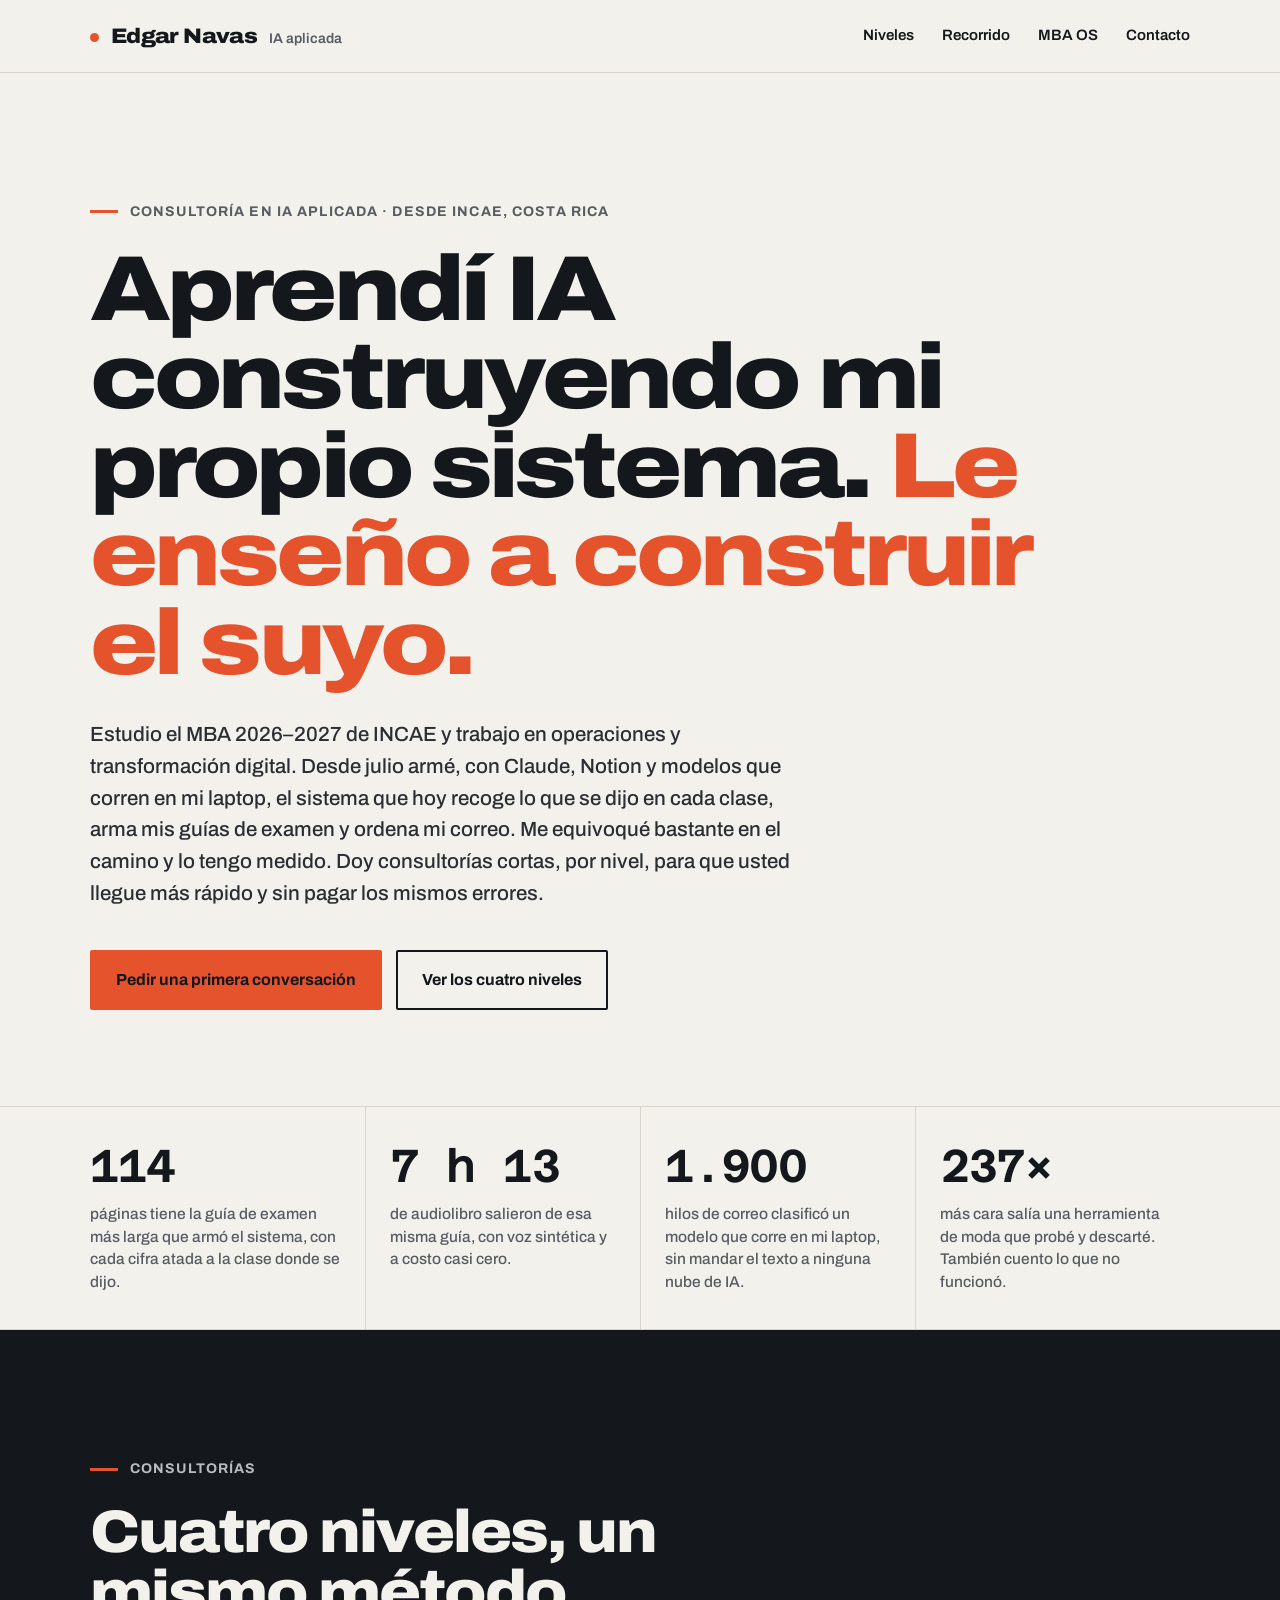
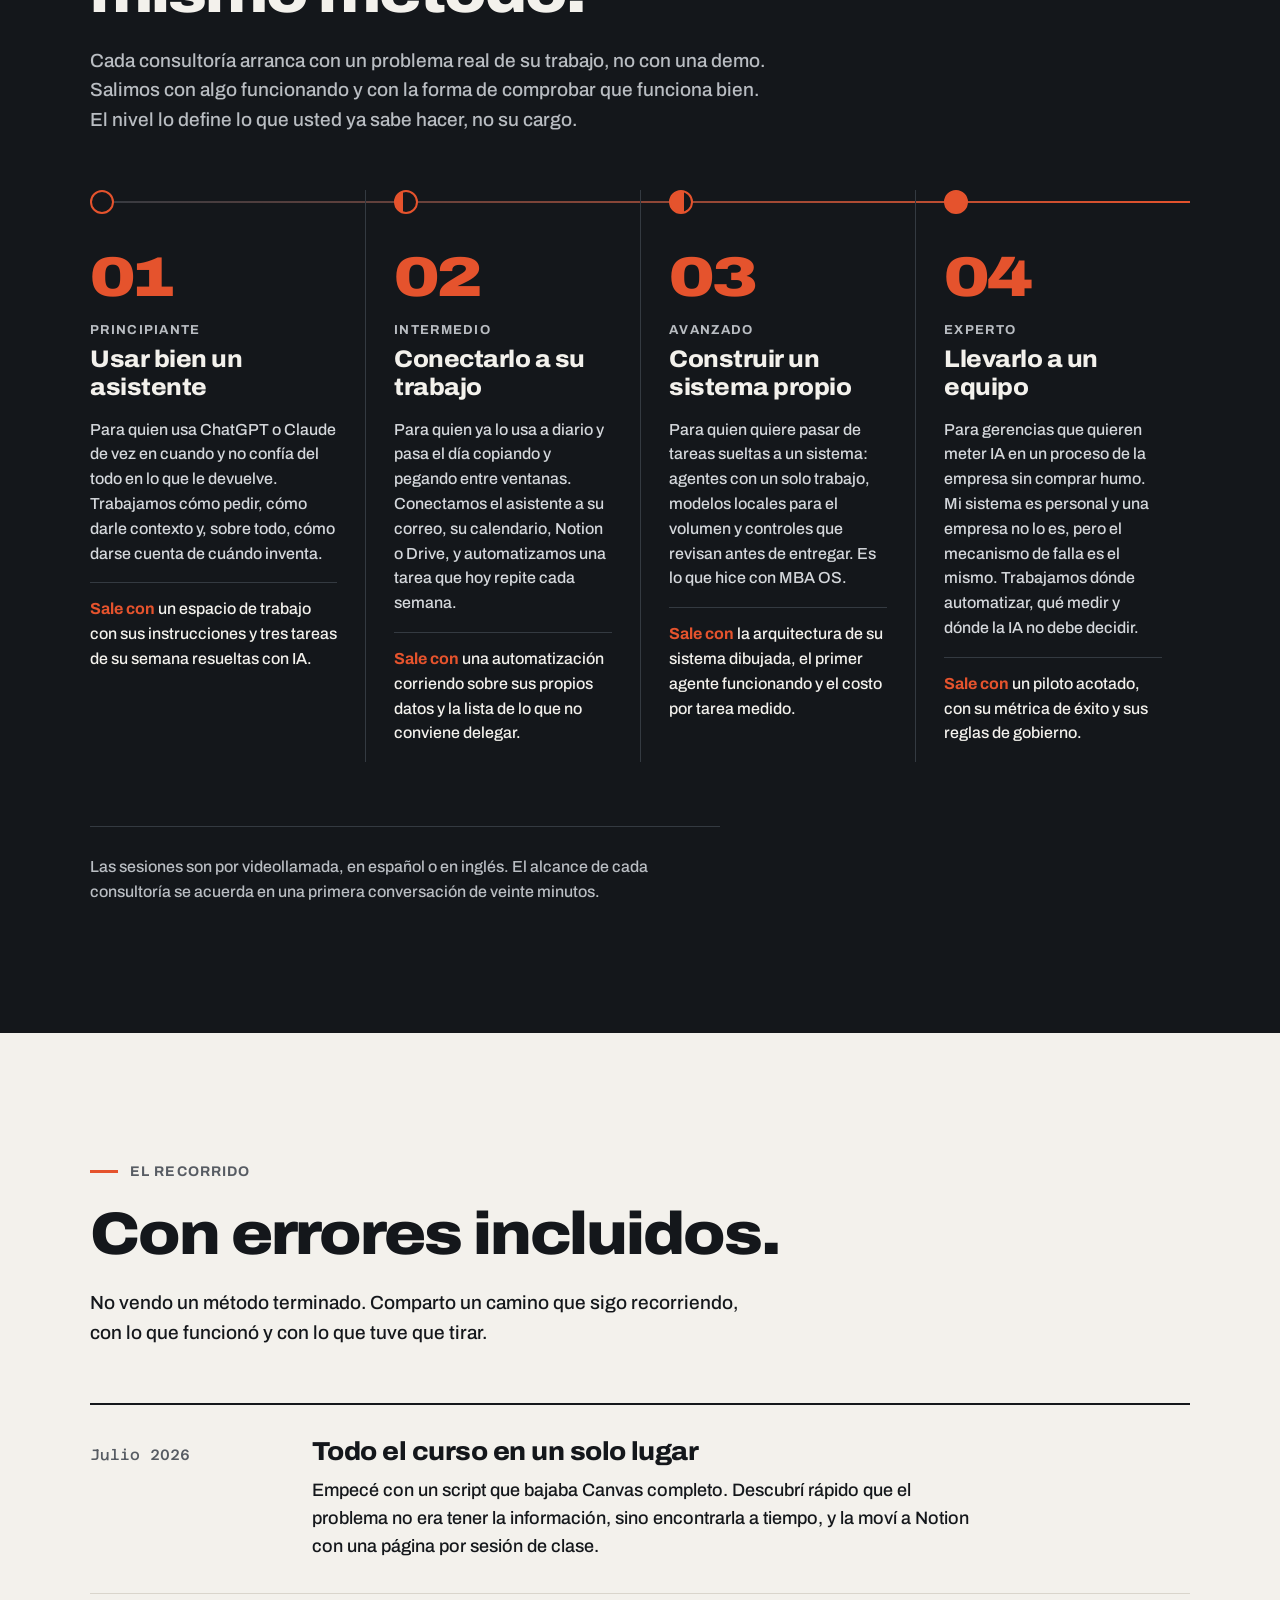
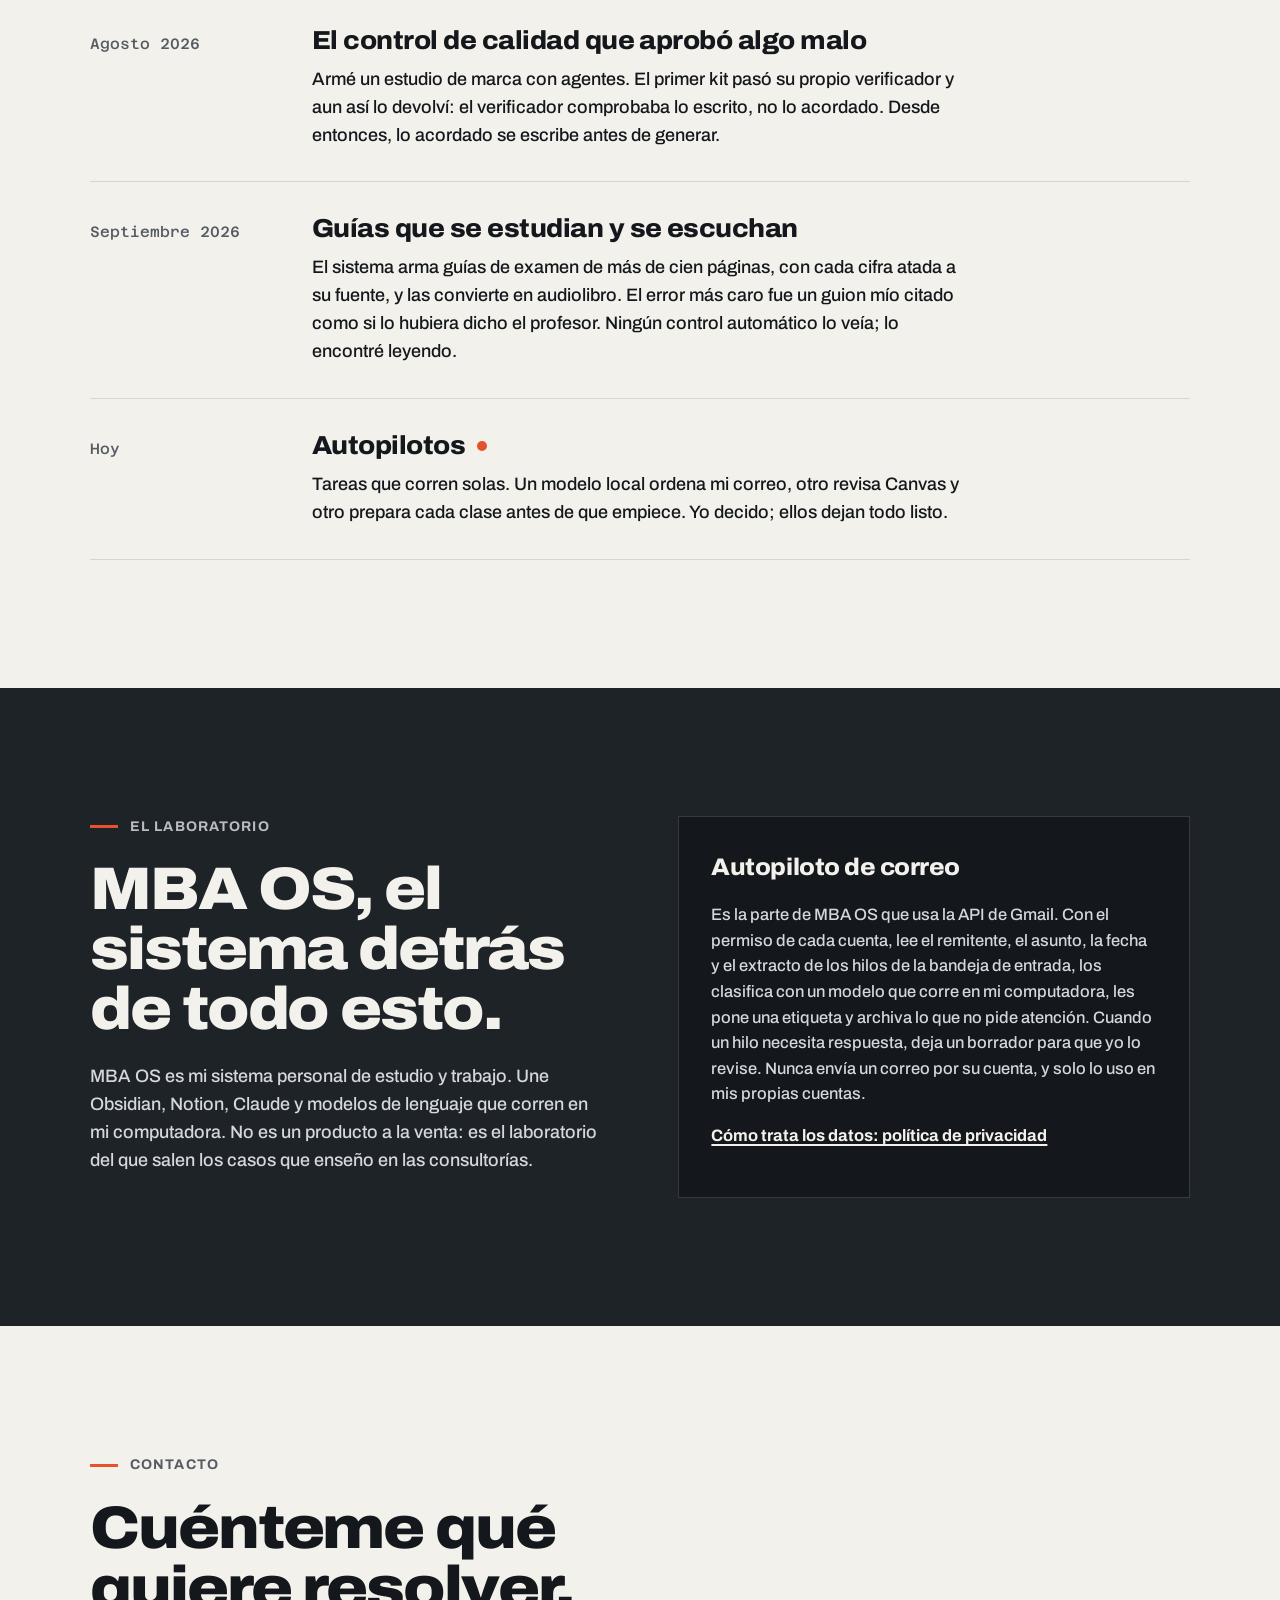
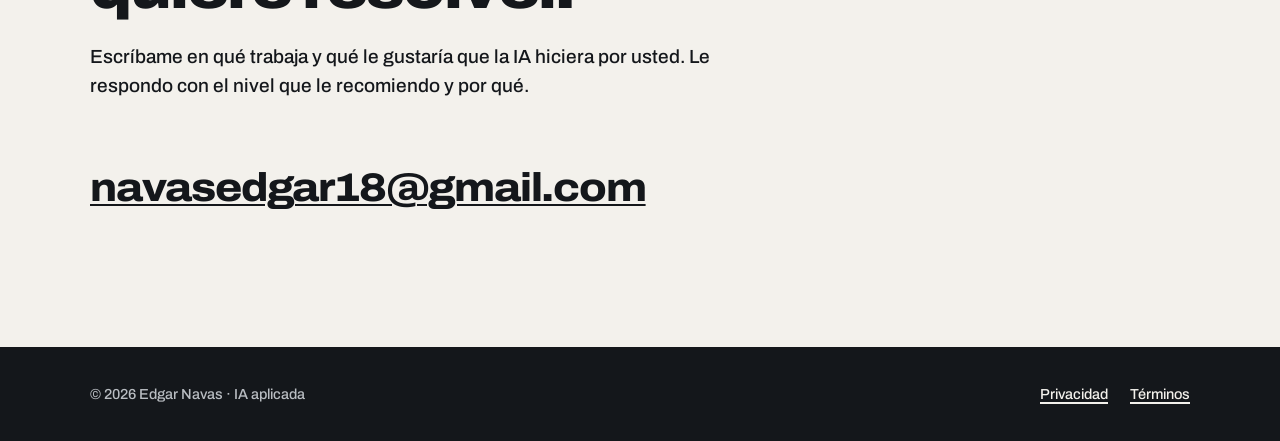
==== index.html @ 533d6faf "Sitio de marca: IA aplicada, privacidad y términos para la app OAuth de MBA OS Co-Authored-By: Claud" ====
<!doctype html>
<html lang="es">
<head>
<meta charset="utf-8">
<meta name="viewport" content="width=device-width, initial-scale=1">
<title>Edgar Navas · IA aplicada</title>
<meta name="description" content="Consultorías de IA aplicada, de principiante a experto, desde el sistema que Edgar Navas construyó para su MBA en INCAE: MBA OS.">
<meta property="og:title" content="Edgar Navas · IA aplicada">
<meta property="og:description" content="Aprendí IA construyendo mi propio sistema. Le enseño a construir el suyo.">
<meta property="og:type" content="website">
<link rel="icon" href="/favicon.svg" type="image/svg+xml">
<link rel="preload" href="/fonts/archivo.woff2" as="font" type="font/woff2" crossorigin>
<link rel="stylesheet" href="/estilos.css">
</head>
<body>
<a class="saltar" href="#contenido">Saltar al contenido</a>

<header class="nav">
  <div class="envoltura">
    <a class="marca" href="/"><i aria-hidden="true"></i><b>Edgar Navas</b><span>IA aplicada</span></a>
    <nav aria-label="Secciones">
      <ul>
        <li><a href="#niveles">Niveles</a></li>
        <li><a href="#recorrido">Recorrido</a></li>
        <li><a href="#mba-os">MBA OS</a></li>
        <li><a href="#contacto">Contacto</a></li>
      </ul>
    </nav>
  </div>
</header>

<main id="contenido">
  <section class="portada">
    <div class="envoltura">
      <p class="ceja">Consultoría en IA aplicada · desde INCAE, Costa Rica</p>
      <h1>Aprendí IA construyendo mi propio sistema. <em>Le enseño a construir el suyo.</em></h1>
      <p class="entrada">Estudio el MBA 2026–2027 de INCAE y trabajo en operaciones y transformación digital. Desde julio armé, con Claude, Notion y modelos que corren en mi laptop, el sistema que hoy recoge lo que se dijo en cada clase, arma mis guías de examen y ordena mi correo. Me equivoqué bastante en el camino y lo tengo medido. Doy consultorías cortas, por nivel, para que usted llegue más rápido y sin pagar los mismos errores.</p>
      <div class="acciones">
        <a class="boton" href="mailto:navasedgar18@gmail.com?subject=Consultor%C3%ADa%20de%20IA">Pedir una primera conversación</a>
        <a class="boton secundario" href="#niveles">Ver los cuatro niveles</a>
      </div>
    </div>
  </section>

  <div class="cifras" aria-label="El sistema en cifras">
    <div class="envoltura">
      <div class="cifra"><span class="mono">114</span><p>páginas tiene la guía de examen más larga que armó el sistema, con cada cifra atada a la clase donde se dijo.</p></div>
      <div class="cifra"><span class="mono">7 h 13</span><p>de audiolibro salieron de esa misma guía, con voz sintética y a costo casi cero.</p></div>
      <div class="cifra"><span class="mono">1.900</span><p>hilos de correo clasificó un modelo que corre en mi laptop, sin mandar el texto a ninguna nube de IA.</p></div>
      <div class="cifra"><span class="mono">237×</span><p>más cara salía una herramienta de moda que probé y descarté. También cuento lo que no funcionó.</p></div>
    </div>
  </div>

  <section class="bloque oscura" id="niveles">
    <div class="envoltura">
      <p class="ceja">Consultorías</p>
      <h2>Cuatro niveles, un mismo método.</h2>
      <p class="intro">Cada consultoría arranca con un problema real de su trabajo, no con una demo. Salimos con algo funcionando y con la forma de comprobar que funciona bien. El nivel lo define lo que usted ya sabe hacer, no su cargo.</p>
      <div class="ruta">
        <article class="nivel">
          <div class="hito" aria-hidden="true"></div>
          <div class="numero">01</div>
          <p class="grado">Principiante</p>
          <h3>Usar bien un asistente</h3>
          <p>Para quien usa ChatGPT o Claude de vez en cuando y no confía del todo en lo que le devuelve. Trabajamos cómo pedir, cómo darle contexto y, sobre todo, cómo darse cuenta de cuándo inventa.</p>
          <p class="sale"><b>Sale con</b> un espacio de trabajo con sus instrucciones y tres tareas de su semana resueltas con IA.</p>
        </article>
        <article class="nivel">
          <div class="hito" aria-hidden="true"></div>
          <div class="numero">02</div>
          <p class="grado">Intermedio</p>
          <h3>Conectarlo a su trabajo</h3>
          <p>Para quien ya lo usa a diario y pasa el día copiando y pegando entre ventanas. Conectamos el asistente a su correo, su calendario, Notion o Drive, y automatizamos una tarea que hoy repite cada semana.</p>
          <p class="sale"><b>Sale con</b> una automatización corriendo sobre sus propios datos y la lista de lo que no conviene delegar.</p>
        </article>
        <article class="nivel">
          <div class="hito" aria-hidden="true"></div>
          <div class="numero">03</div>
          <p class="grado">Avanzado</p>
          <h3>Construir un sistema propio</h3>
          <p>Para quien quiere pasar de tareas sueltas a un sistema: agentes con un solo trabajo, modelos locales para el volumen y controles que revisan antes de entregar. Es lo que hice con MBA OS.</p>
          <p class="sale"><b>Sale con</b> la arquitectura de su sistema dibujada, el primer agente funcionando y el costo por tarea medido.</p>
        </article>
        <article class="nivel">
          <div class="hito" aria-hidden="true"></div>
          <div class="numero">04</div>
          <p class="grado">Experto</p>
          <h3>Llevarlo a un equipo</h3>
          <p>Para gerencias que quieren meter IA en un proceso de la empresa sin comprar humo. Mi sistema es personal y una empresa no lo es, pero el mecanismo de falla es el mismo. Trabajamos dónde automatizar, qué medir y dónde la IA no debe decidir.</p>
          <p class="sale"><b>Sale con</b> un piloto acotado, con su métrica de éxito y sus reglas de gobierno.</p>
        </article>
      </div>
      <p class="formato">Las sesiones son por videollamada, en español o en inglés. El alcance de cada consultoría se acuerda en una primera conversación de veinte minutos.</p>
    </div>
  </section>

  <section class="bloque" id="recorrido">
    <div class="envoltura">
      <p class="ceja">El recorrido</p>
      <h2>Con errores incluidos.</h2>
      <p class="intro">No vendo un método terminado. Comparto un camino que sigo recorriendo, con lo que funcionó y con lo que tuve que tirar.</p>
      <div class="recorrido">
        <div class="paso">
          <span class="mono">Julio 2026</span>
          <div>
            <h3>Todo el curso en un solo lugar</h3>
            <p>Empecé con un script que bajaba Canvas completo. Descubrí rápido que el problema no era tener la información, sino encontrarla a tiempo, y la moví a Notion con una página por sesión de clase.</p>
          </div>
        </div>
        <div class="paso">
          <span class="mono">Agosto 2026</span>
          <div>
            <h3>El control de calidad que aprobó algo malo</h3>
            <p>Armé un estudio de marca con agentes. El primer kit pasó su propio verificador y aun así lo devolví: el verificador comprobaba lo escrito, no lo acordado. Desde entonces, lo acordado se escribe antes de generar.</p>
          </div>
        </div>
        <div class="paso">
          <span class="mono">Septiembre 2026</span>
          <div>
            <h3>Guías que se estudian y se escuchan</h3>
            <p>El sistema arma guías de examen de más de cien páginas, con cada cifra atada a su fuente, y las convierte en audiolibro. El error más caro fue un guion mío citado como si lo hubiera dicho el profesor. Ningún control automático lo veía; lo encontré leyendo.</p>
          </div>
        </div>
        <div class="paso hoy">
          <span class="mono">Hoy</span>
          <div>
            <h3>Autopilotos</h3>
            <p>Tareas que corren solas. Un modelo local ordena mi correo, otro revisa Canvas y otro prepara cada clase antes de que empiece. Yo decido; ellos dejan todo listo.</p>
          </div>
        </div>
      </div>
    </div>
  </section>

  <section class="bloque sistema" id="mba-os">
    <div class="envoltura">
      <div>
        <p class="ceja">El laboratorio</p>
        <h2>MBA OS, el sistema detrás de todo esto.</h2>
        <p>MBA OS es mi sistema personal de estudio y trabajo. Une Obsidian, Notion, Claude y modelos de lenguaje que corren en mi computadora. No es un producto a la venta: es el laboratorio del que salen los casos que enseño en las consultorías.</p>
      </div>
      <div class="ficha" id="autopiloto-de-correo">
        <h3>Autopiloto de correo</h3>
        <p>Es la parte de MBA OS que usa la API de Gmail. Con el permiso de cada cuenta, lee el remitente, el asunto, la fecha y el extracto de los hilos de la bandeja de entrada, los clasifica con un modelo que corre en mi computadora, les pone una etiqueta y archiva lo que no pide atención. Cuando un hilo necesita respuesta, deja un borrador para que yo lo revise. Nunca envía un correo por su cuenta, y solo lo uso en mis propias cuentas.</p>
        <p><a href="/privacidad/">Cómo trata los datos: política de privacidad</a></p>
      </div>
    </div>
  </section>

  <section class="bloque contacto" id="contacto">
    <div class="envoltura">
      <p class="ceja">Contacto</p>
      <h2>Cuénteme qué quiere resolver.</h2>
      <p class="intro">Escríbame en qué trabaja y qué le gustaría que la IA hiciera por usted. Le respondo con el nivel que le recomiendo y por qué.</p>
      <a class="correo" href="mailto:navasedgar18@gmail.com?subject=Consultor%C3%ADa%20de%20IA">navasedgar18@gmail.com</a>
    </div>
  </section>
</main>

<footer class="pie">
  <div class="envoltura">
    <span>© 2026 Edgar Navas · IA aplicada</span>
    <nav aria-label="Legal">
      <a href="/privacidad/">Privacidad</a>
      <a href="/terminos/">Términos</a>
    </nav>
  </div>
</footer>
</body>
</html>
---- estilos.css ----
/* Edgar Navas · IA aplicada — sistema visual
   Cliente nuevo de brand-studio (24-sep-2026). No hereda paleta de MBA OS, Vértice ni el Club.
   Tipografía: Archivo (texto y display, ejes wght y wdth) + Azeret Mono solo para cifras y fechas.
   Color 60-30-10: papel dominante, tinta en las bandas, señal como único acento.
   Contraste medido: tinta/papel 15,93 · gris/papel 5,97 · tinta/señal 4,80 · señal/tinta 4,80 ·
   niebla/tinta 9,52. Señal sobre papel da 3,32: solo display y gráfico, nunca cuerpo. */

@font-face {
  font-family: "Archivo";
  src: url("/fonts/archivo.woff2") format("woff2-variations"), url("/fonts/archivo.woff2") format("woff2");
  font-weight: 100 900;
  font-stretch: 62% 125%;
  font-display: swap;
}
@font-face {
  font-family: "Azeret Mono";
  src: url("/fonts/azeret-mono.woff2") format("woff2-variations"), url("/fonts/azeret-mono.woff2") format("woff2");
  font-weight: 100 900;
  font-display: swap;
}

:root {
  --papel: #F3F1EC;
  --tinta: #14171B;
  --panel: #1E2328;
  --gris: #575C63;
  --niebla: #B9BDC2;
  --linea: #D9D5CC;
  --linea-oscura: #343A41;
  --senal: #E5532D;
  --ancho: 1180px;
  --gutter: clamp(16px, 4vw, 40px);
}

* { box-sizing: border-box; }
html { -webkit-text-size-adjust: 100%; scroll-behavior: smooth; }
body {
  margin: 0;
  background: var(--papel);
  color: var(--tinta);
  font-family: "Archivo", system-ui, sans-serif;
  font-weight: 500;
  font-size: 18px;
  line-height: 1.55;
  font-kerning: normal;
  text-rendering: optimizeLegibility;
}
img, svg { display: block; max-width: 100%; }
a { color: inherit; text-decoration-thickness: 1.5px; text-underline-offset: 3px; }
a:focus-visible, button:focus-visible { outline: 3px solid var(--senal); outline-offset: 3px; border-radius: 2px; }
.mono { font-family: "Azeret Mono", ui-monospace, monospace; font-feature-settings: "tnum"; }

.saltar { position: absolute; left: -999px; top: 8px; background: var(--tinta); color: var(--papel); padding: 8px 14px; z-index: 10; }
.saltar:focus { left: 8px; }

.envoltura { max-width: var(--ancho); margin: 0 auto; padding: 0 var(--gutter); }

/* ——— Navegación ——— */
.nav { border-bottom: 1px solid var(--linea); }
.nav .envoltura { display: flex; align-items: center; justify-content: space-between; gap: 24px; min-height: 72px; }
.marca { display: flex; align-items: baseline; gap: 12px; text-decoration: none; }
.marca b { font-weight: 850; font-stretch: 112%; letter-spacing: -0.03em; font-size: 21px; }
.marca span { font-weight: 600; font-size: 14px; color: var(--gris); }
.marca i { width: 9px; height: 9px; border-radius: 50%; background: var(--senal); display: inline-block; transform: translateY(-1px); }
.nav ul { display: flex; gap: 28px; list-style: none; margin: 0; padding: 0; font-weight: 600; font-size: 15px; }
.nav ul a { text-decoration: none; }
.nav ul a:hover { text-decoration: underline; }

/* ——— Portada ——— */
.portada { padding: clamp(56px, 10vw, 128px) 0 clamp(48px, 8vw, 96px); }
.ceja { font-weight: 700; font-size: 14px; letter-spacing: 0.08em; text-transform: uppercase; color: var(--gris); margin: 0 0 22px; display: flex; align-items: center; gap: 12px; }
.ceja::before { content: ""; width: 28px; height: 3px; background: var(--senal); }
h1 {
  font-weight: 850;
  font-stretch: 116%;
  letter-spacing: -0.042em;
  line-height: 0.96;
  font-size: clamp(42px, 7.2vw, 100px);
  margin: 0 0 32px;
  max-width: 15ch;
}
h1 em { font-style: normal; color: var(--senal); }
.entrada { font-size: clamp(18px, 1.6vw, 21px); max-width: 60ch; margin: 0 0 40px; color: #2A2E33; }
.acciones { display: flex; flex-wrap: wrap; gap: 14px; }
.boton {
  display: inline-flex; align-items: center; gap: 10px;
  font: inherit; font-weight: 700; font-size: 16px;
  padding: 16px 24px; border-radius: 2px; text-decoration: none;
  background: var(--senal); color: var(--tinta); border: 2px solid var(--senal);
}
.boton:hover { background: var(--tinta); color: var(--papel); border-color: var(--tinta); }
.boton.secundario { background: transparent; border-color: var(--tinta); }
.boton.secundario:hover { background: var(--tinta); color: var(--papel); }

/* ——— Cifras ——— */
.cifras { border-top: 1px solid var(--linea); border-bottom: 1px solid var(--linea); }
.cifras .envoltura { display: grid; grid-template-columns: repeat(4, 1fr); }
.cifra { padding: 36px 24px 36px 0; }
.cifra + .cifra { padding-left: 24px; border-left: 1px solid var(--linea); }
.cifra .mono { font-size: clamp(34px, 3.6vw, 48px); font-weight: 600; letter-spacing: -0.04em; line-height: 1; display: block; margin-bottom: 14px; }
.cifra p { margin: 0; font-size: 15.5px; line-height: 1.45; color: var(--gris); }

/* ——— Secciones ——— */
section { scroll-margin-top: 16px; }
.bloque { padding: clamp(72px, 10vw, 128px) 0; }
h2 {
  font-weight: 850; font-stretch: 110%; letter-spacing: -0.035em; line-height: 1;
  font-size: clamp(34px, 4.8vw, 60px); margin: 0 0 24px; max-width: 18ch;
}
.intro { max-width: 62ch; margin: 0 0 56px; font-size: 19px; }

/* Banda oscura — el 30 % secundario */
.oscura { background: var(--tinta); color: var(--papel); }
.oscura .ceja { color: var(--niebla); }
.oscura .intro { color: var(--niebla); }

/* ——— Niveles: la ruta ——— */
.ruta { display: grid; grid-template-columns: repeat(4, 1fr); gap: 0; position: relative; }
.ruta::before { content: ""; position: absolute; left: 0; right: 0; top: 11px; height: 2px; background: linear-gradient(90deg, var(--linea-oscura), var(--senal)); }
.nivel { padding: 0 28px 0 0; position: relative; }
.nivel + .nivel { padding-left: 28px; border-left: 1px solid var(--linea-oscura); }
.hito { width: 24px; height: 24px; border-radius: 50%; border: 2px solid var(--senal); background: var(--tinta); position: relative; margin-bottom: 36px; }
.nivel:nth-child(2) .hito { background: linear-gradient(90deg, var(--senal) 33%, var(--tinta) 33%); }
.nivel:nth-child(3) .hito { background: linear-gradient(90deg, var(--senal) 66%, var(--tinta) 66%); }
.nivel:nth-child(4) .hito { background: var(--senal); }
.nivel .numero { font-weight: 900; font-stretch: 125%; font-size: 56px; line-height: 1; color: var(--senal); letter-spacing: -0.04em; }
.nivel .grado { font-weight: 700; font-size: 13px; letter-spacing: 0.1em; text-transform: uppercase; color: var(--niebla); margin: 14px 0 6px; }
.nivel h3 { font-weight: 800; font-stretch: 105%; font-size: 24px; line-height: 1.15; letter-spacing: -0.02em; margin: 0 0 16px; }
.nivel p { margin: 0 0 16px; font-size: 16px; line-height: 1.55; color: #D4D7DB; }
.nivel .sale { color: var(--papel); border-top: 1px solid var(--linea-oscura); padding-top: 14px; }
.nivel .sale b { font-weight: 700; color: var(--senal); }
.formato { margin: 64px 0 0; padding-top: 28px; border-top: 1px solid var(--linea-oscura); color: var(--niebla); font-size: 16px; max-width: 70ch; }

/* ——— Recorrido ——— */
.recorrido { display: grid; grid-template-columns: 1fr; border-top: 2px solid var(--tinta); }
.paso { display: grid; grid-template-columns: 190px 1fr; gap: 32px; padding: 32px 0; border-bottom: 1px solid var(--linea); }
.paso .mono { font-size: 15px; font-weight: 500; color: var(--gris); padding-top: 6px; }
.paso h3 { font-weight: 800; font-stretch: 105%; font-size: 26px; letter-spacing: -0.02em; line-height: 1.15; margin: 0 0 10px; }
.paso p { margin: 0; max-width: 66ch; }
.paso.hoy h3::after { content: ""; display: inline-block; width: 10px; height: 10px; border-radius: 50%; background: var(--senal); margin-left: 12px; transform: translateY(-3px); }

/* ——— MBA OS ——— */
.sistema { background: var(--panel); color: var(--papel); }
.sistema .envoltura { display: grid; grid-template-columns: 1fr 1fr; gap: clamp(32px, 6vw, 88px); align-items: start; }
.sistema .ceja { color: var(--niebla); }
.sistema p { color: #D4D7DB; }
.ficha { border: 1px solid var(--linea-oscura); padding: 32px; background: var(--tinta); }
.ficha h3 { font-weight: 800; font-stretch: 105%; font-size: 24px; letter-spacing: -0.02em; margin: 0 0 14px; }
.ficha p { font-size: 16.5px; }
.ficha a { color: var(--papel); font-weight: 700; }

/* ——— Contacto ——— */
.contacto h2 { max-width: 14ch; }
.contacto .correo { font-weight: 800; font-stretch: 110%; letter-spacing: -0.03em; font-size: clamp(22px, 3.4vw, 40px); overflow-wrap: anywhere; }

/* ——— Pie ——— */
.pie { background: var(--tinta); color: var(--niebla); font-size: 14.5px; }
.pie .envoltura { display: flex; flex-wrap: wrap; justify-content: space-between; gap: 16px; padding-top: 36px; padding-bottom: 36px; }
.pie a { color: var(--papel); }
.pie nav { display: flex; gap: 22px; flex-wrap: wrap; }

/* ——— Páginas legales ——— */
.legal { padding: clamp(48px, 8vw, 96px) 0; }
.legal .envoltura { max-width: 820px; }
.legal h1 { font-size: clamp(38px, 6vw, 68px); max-width: none; }
.legal h2 { font-size: clamp(24px, 2.6vw, 30px); margin: 52px 0 14px; max-width: none; letter-spacing: -0.02em; }
.legal p { margin: 0 0 16px; }
.legal .fecha { color: var(--gris); font-size: 15px; }
.legal .resumen { border-left: 4px solid var(--senal); background: #FBFAF7; padding: 20px 24px; margin: 32px 0 8px; font-size: 16.5px; }
.legal .resumen p:last-child { margin-bottom: 0; }

/* ——— Pantalla chica ——— */
@media (max-width: 960px) {
  .ruta { grid-template-columns: 1fr 1fr; row-gap: 56px; }
  .ruta::before { display: none; }
  .nivel:nth-child(3) { padding-left: 0; border-left: 0; }
  .cifras .envoltura { grid-template-columns: 1fr 1fr; }
  .cifra:nth-child(3) { padding-left: 0; border-left: 0; }
  .cifra:nth-child(-n+2) { border-bottom: 1px solid var(--linea); }
  .sistema .envoltura { grid-template-columns: 1fr; }
}
@media (max-width: 640px) {
  body { font-size: 17px; }
  .nav ul { display: none; }
  .ruta { grid-template-columns: 1fr; }
  .nivel, .nivel + .nivel { padding: 0; border-left: 0; }
  .hito { margin-bottom: 24px; }
  .cifra, .cifra + .cifra { padding: 28px 12px 28px 0; }
  .cifra:nth-child(even) { padding-left: 14px; border-left: 1px solid var(--linea); }
  .paso { grid-template-columns: 1fr; gap: 8px; }
  .ficha { padding: 24px 20px; }
}
@media (prefers-reduced-motion: reduce) { html { scroll-behavior: auto; } }
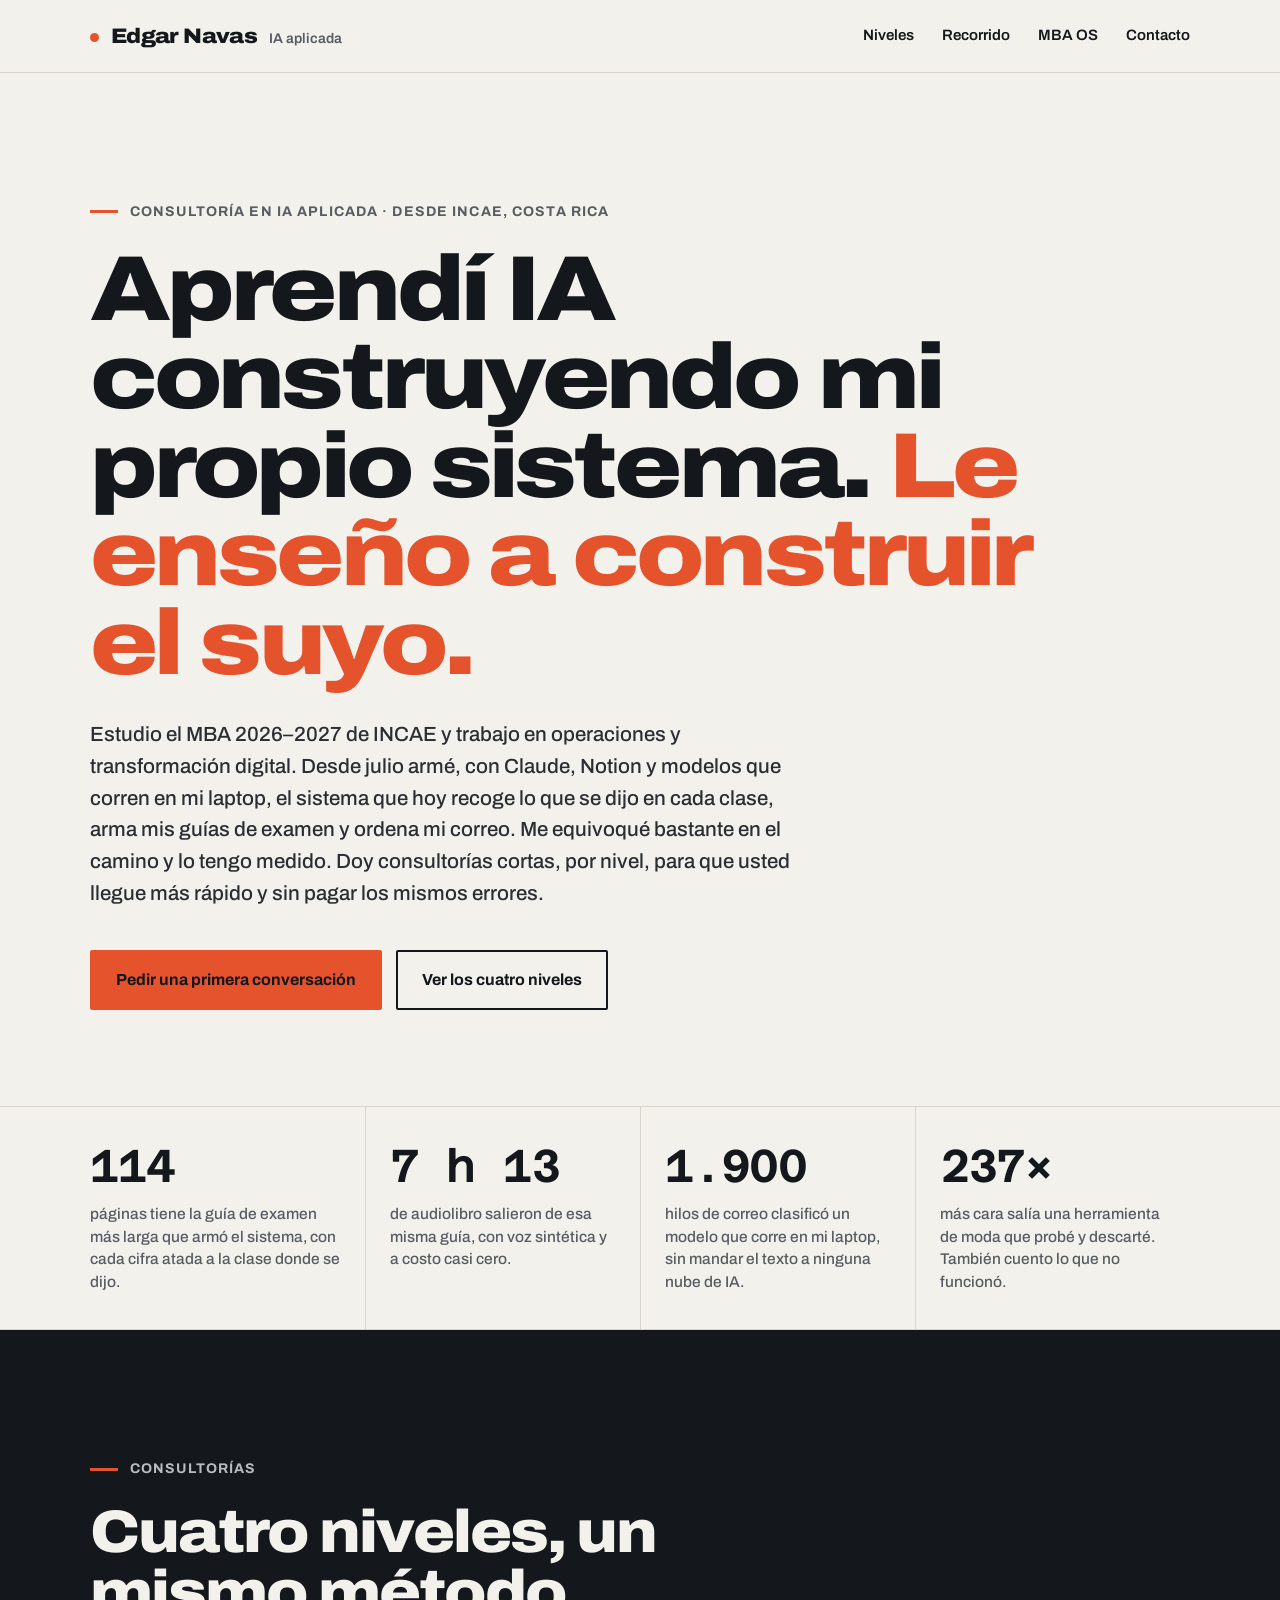
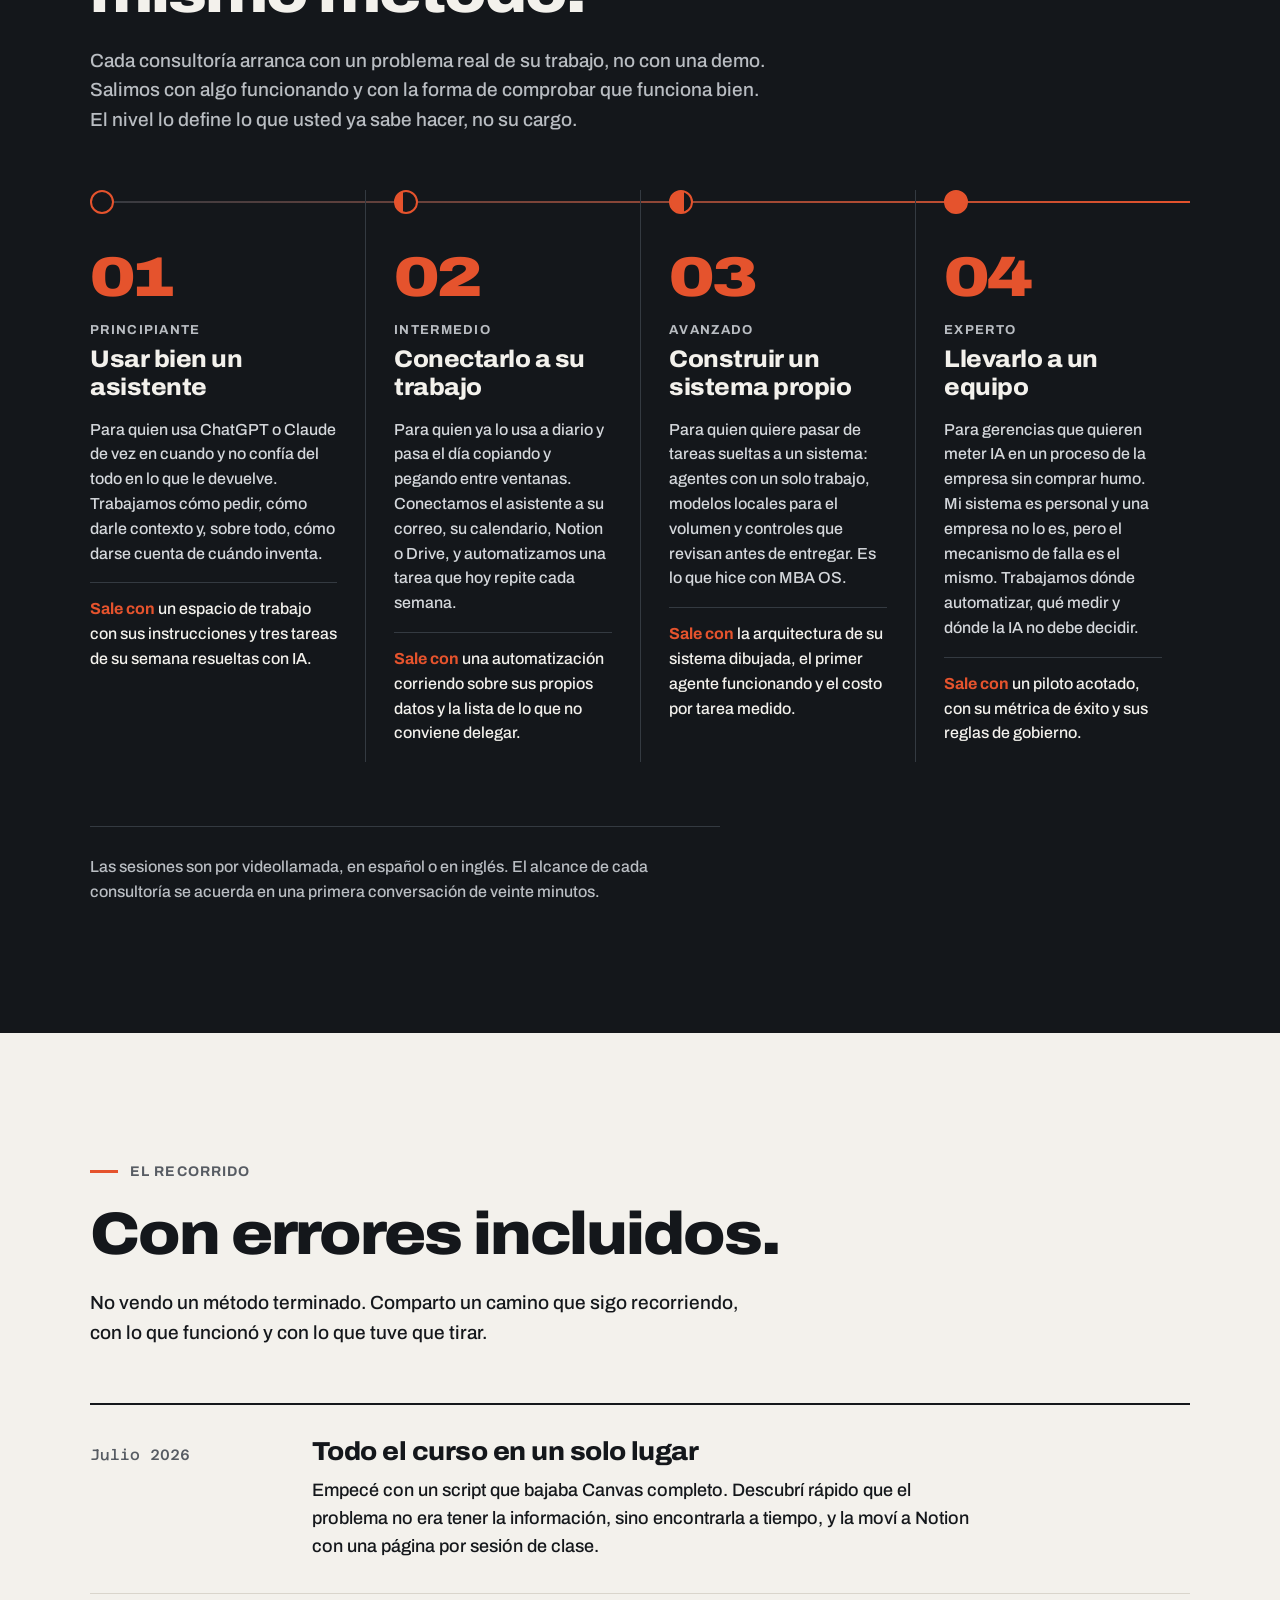
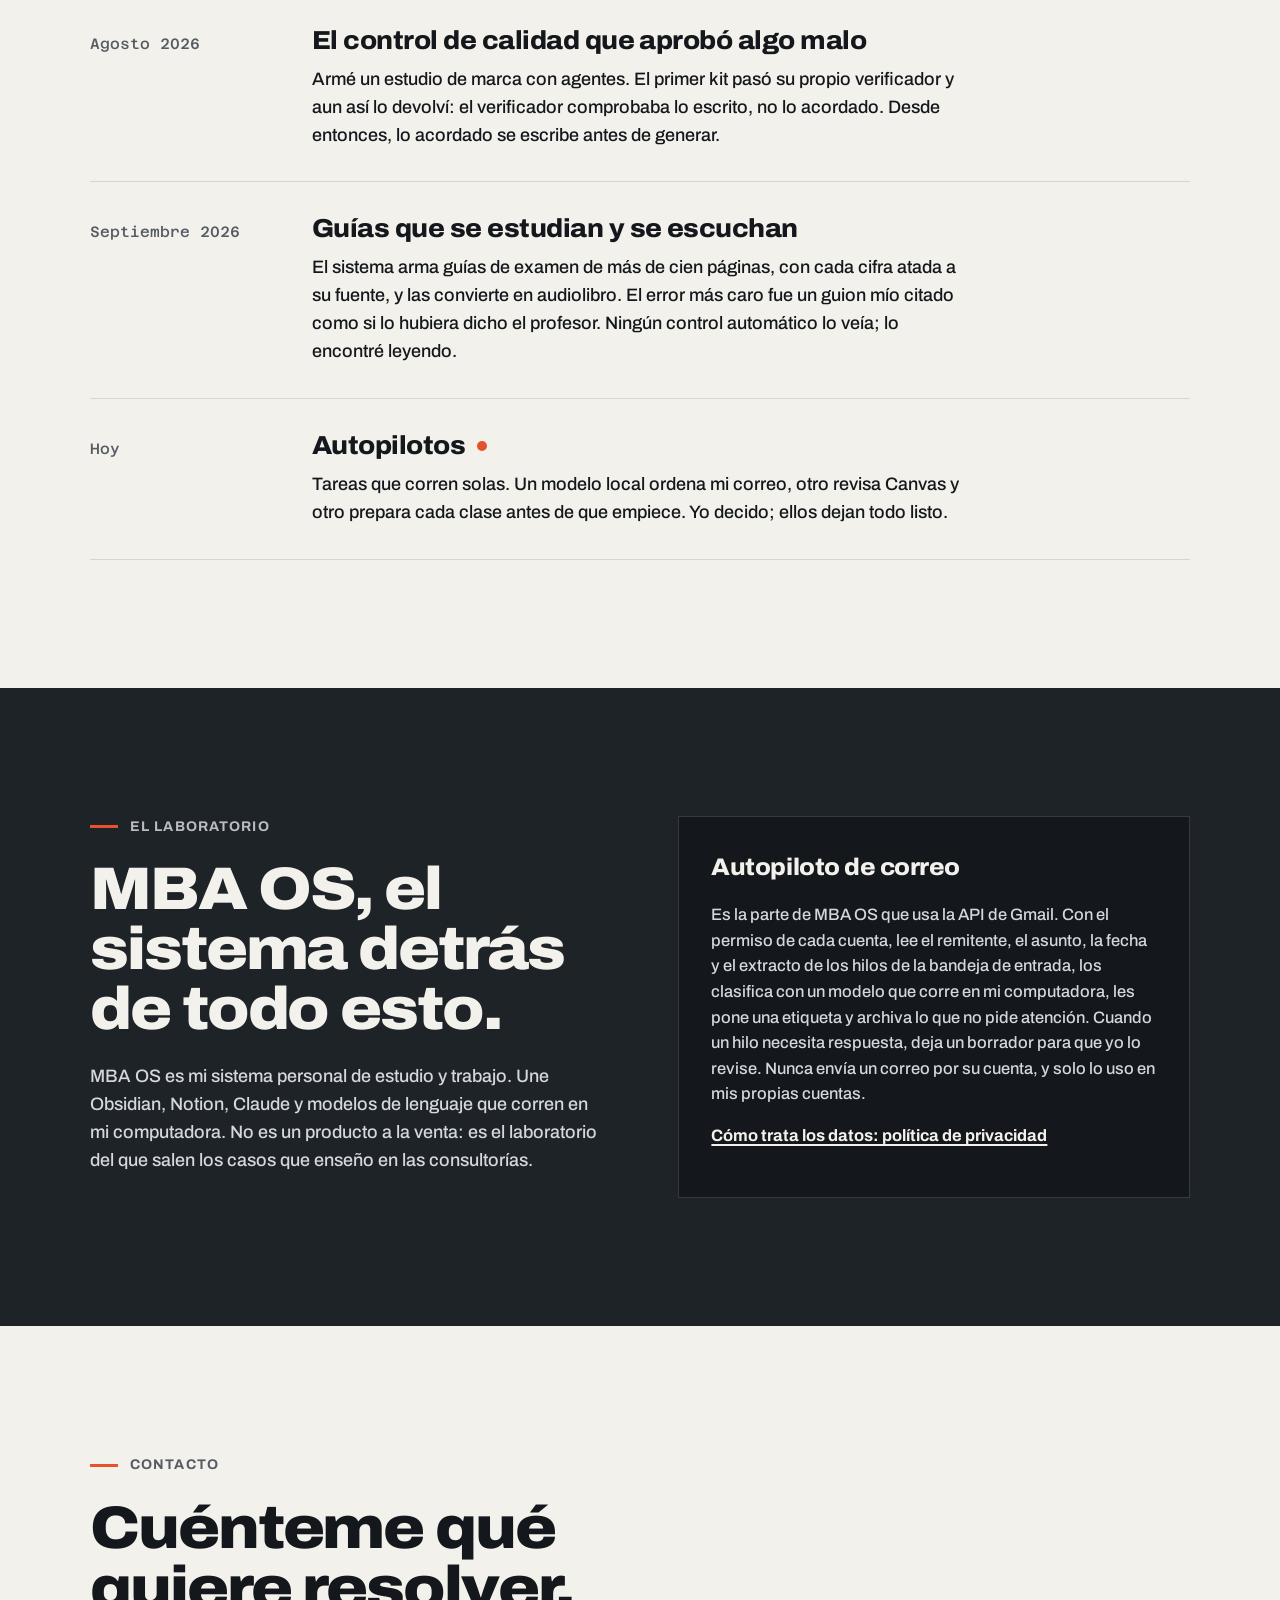
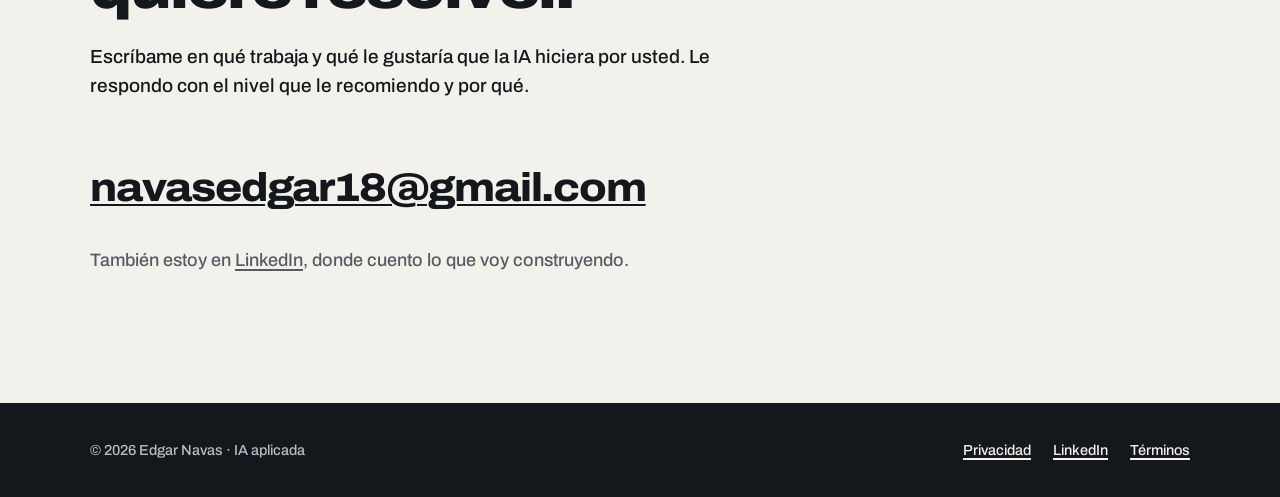
==== commit aa3c58e1: "Contacto: enlace a LinkedIn Co-Authored-By: Claude Opus 5.5 <noreply@anthropic.com>" ====
--- a/index.html
+++ b/index.html
@@ -153,6 +153,7 @@
       <h2>Cuénteme qué quiere resolver.</h2>
       <p class="intro">Escríbame en qué trabaja y qué le gustaría que la IA hiciera por usted. Le respondo con el nivel que le recomiendo y por qué.</p>
       <a class="correo" href="mailto:navasedgar18@gmail.com?subject=Consultor%C3%ADa%20de%20IA">navasedgar18@gmail.com</a>
+      <p class="otros">También estoy en <a href="https://www.linkedin.com/in/edgar-navas">LinkedIn</a>, donde cuento lo que voy construyendo.</p>
     </div>
   </section>
 </main>
@@ -162,6 +163,7 @@
     <span>© 2026 Edgar Navas · IA aplicada</span>
     <nav aria-label="Legal">
       <a href="/privacidad/">Privacidad</a>
+      <a href="https://www.linkedin.com/in/edgar-navas">LinkedIn</a>
       <a href="/terminos/">Términos</a>
     </nav>
   </div>
--- a/estilos.css
+++ b/estilos.css
@@ -151,6 +151,7 @@
 
 /* ——— Contacto ——— */
 .contacto h2 { max-width: 14ch; }
+.contacto .otros { margin: 28px 0 0; color: var(--gris); }
 .contacto .correo { font-weight: 800; font-stretch: 110%; letter-spacing: -0.03em; font-size: clamp(22px, 3.4vw, 40px); overflow-wrap: anywhere; }
 
 /* ——— Pie ——— */
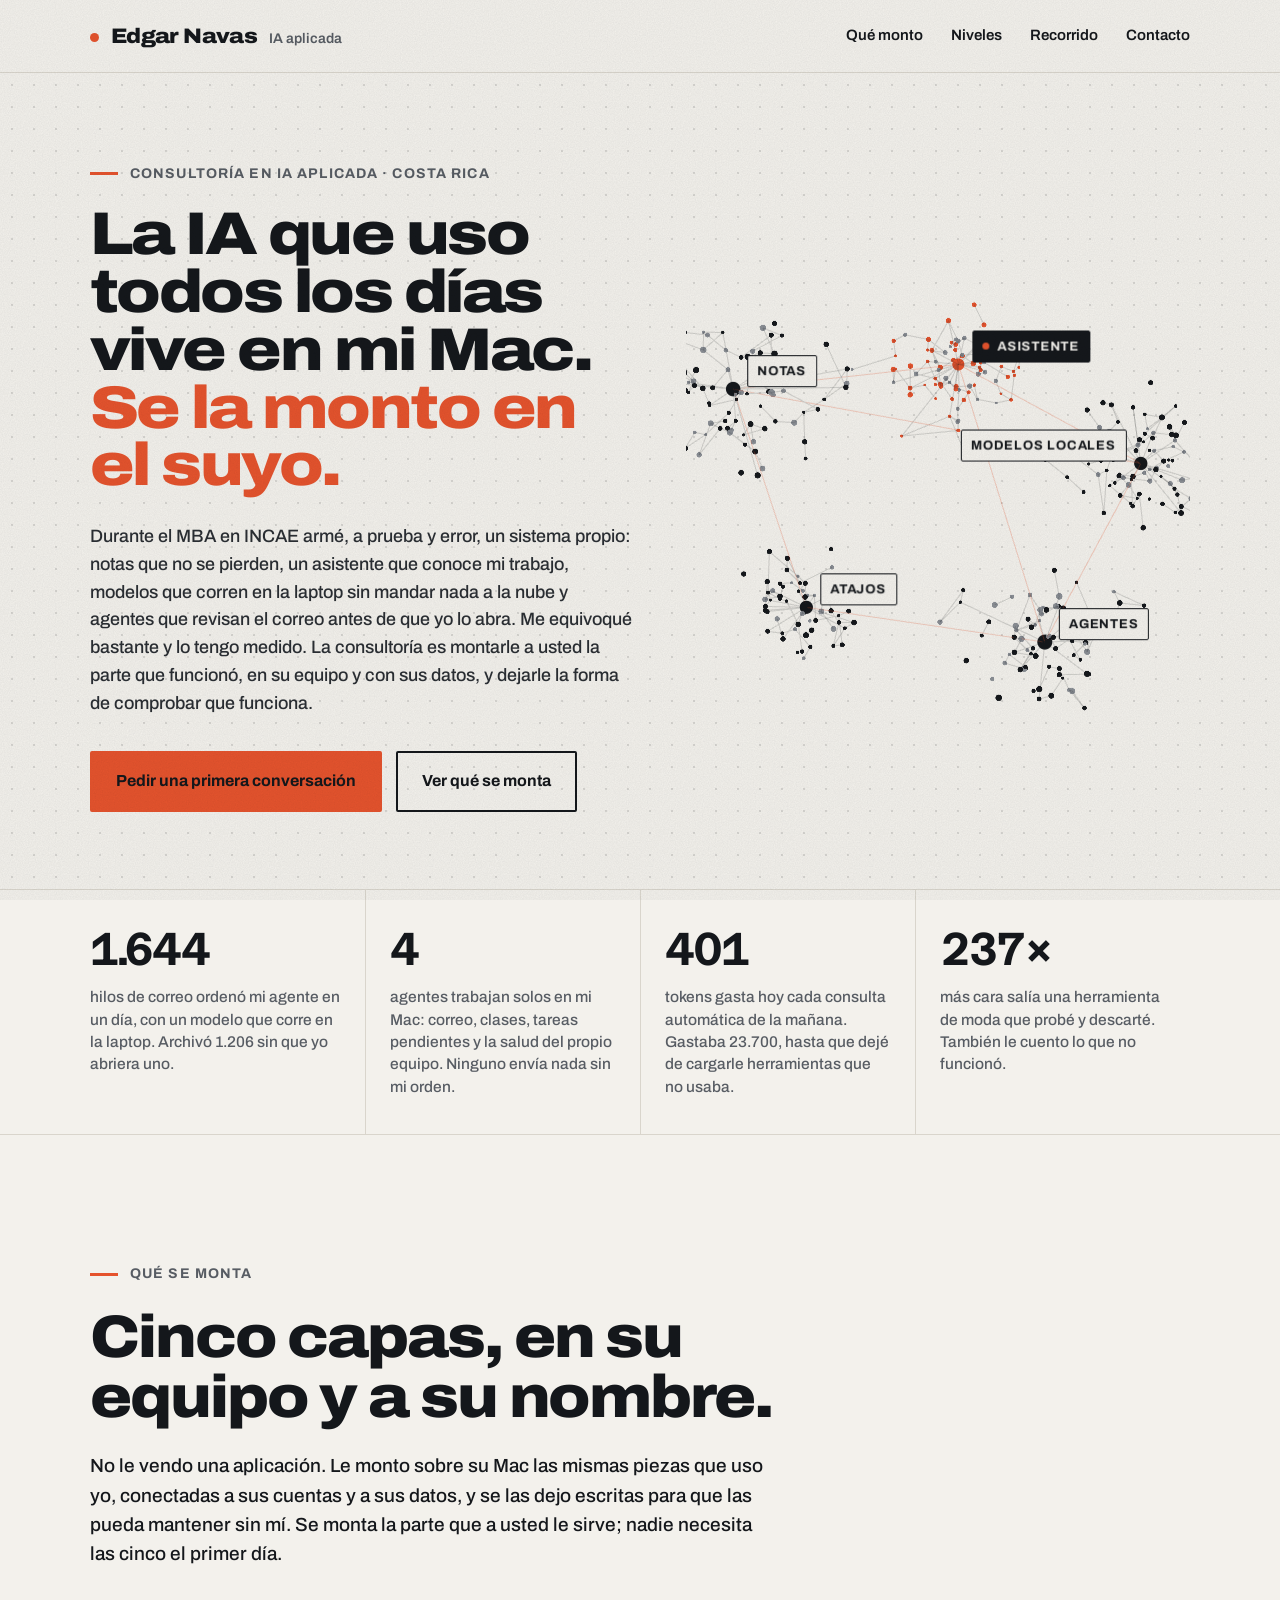
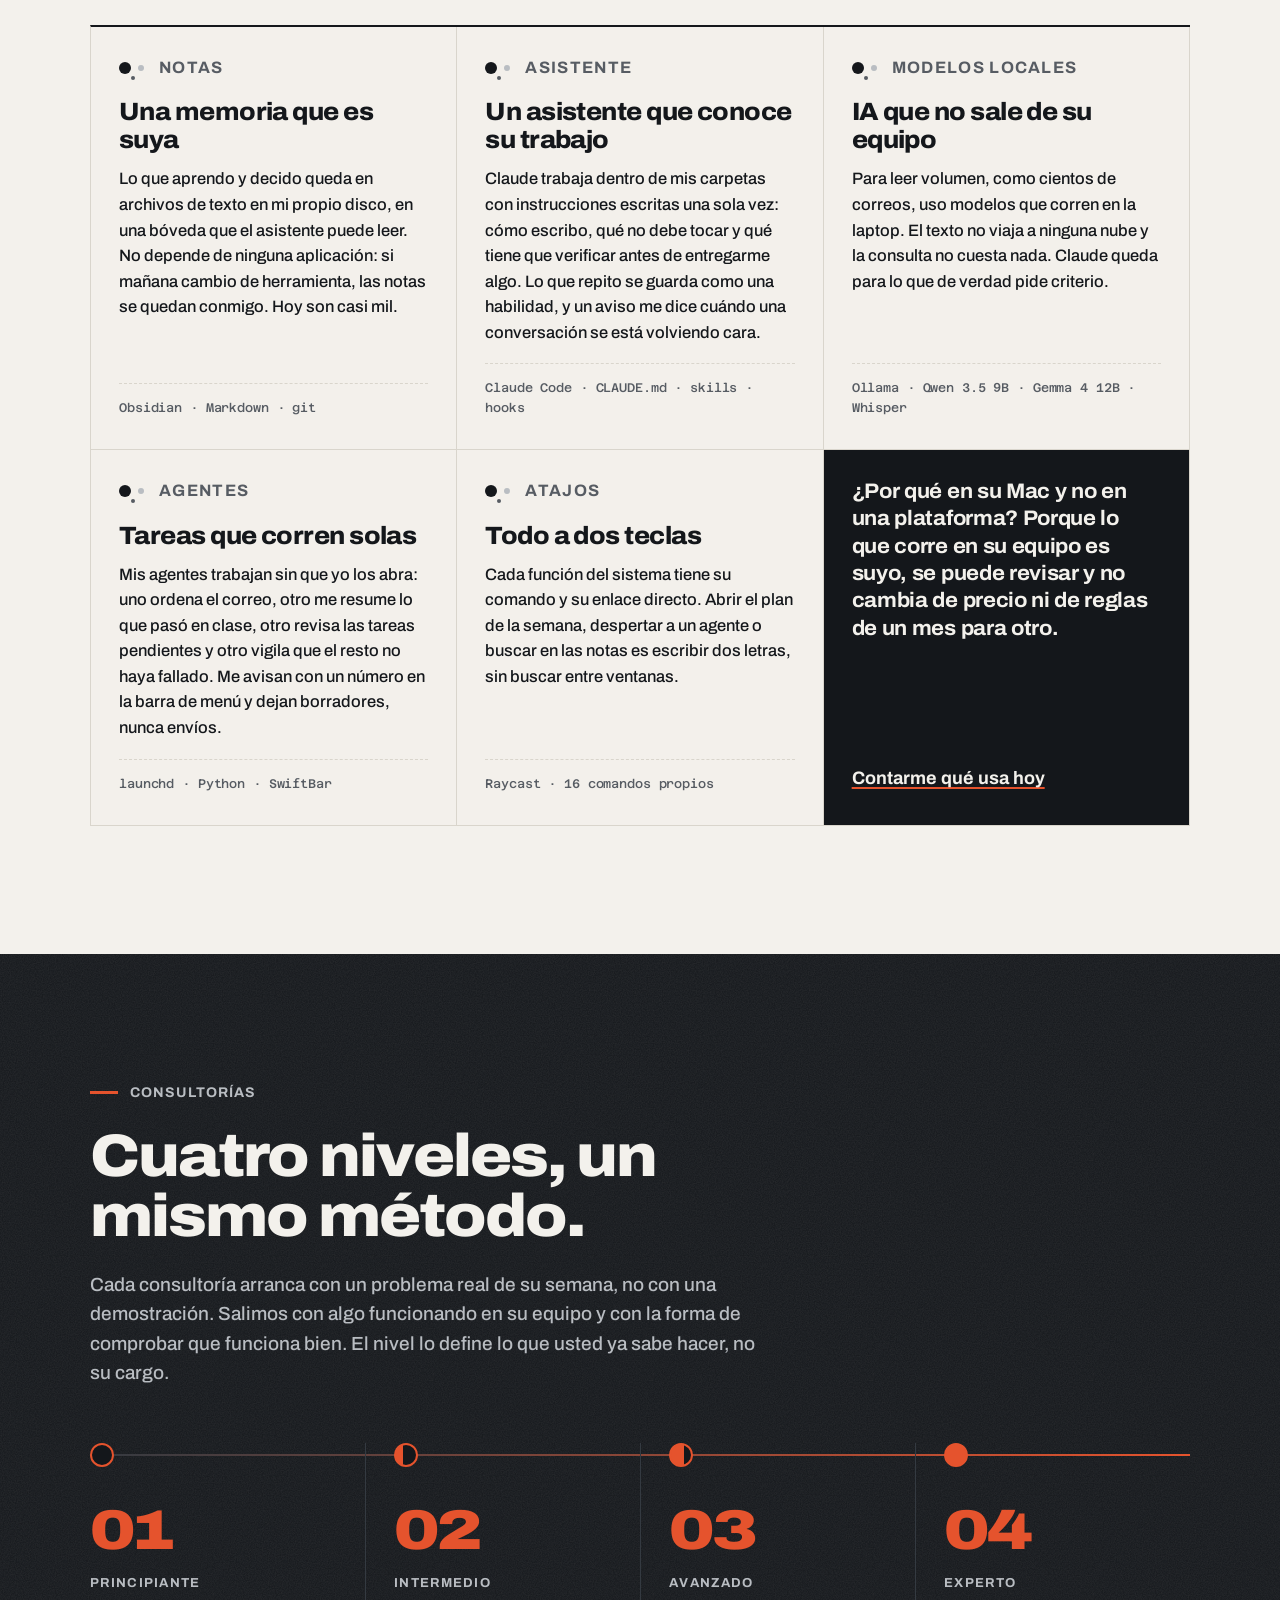
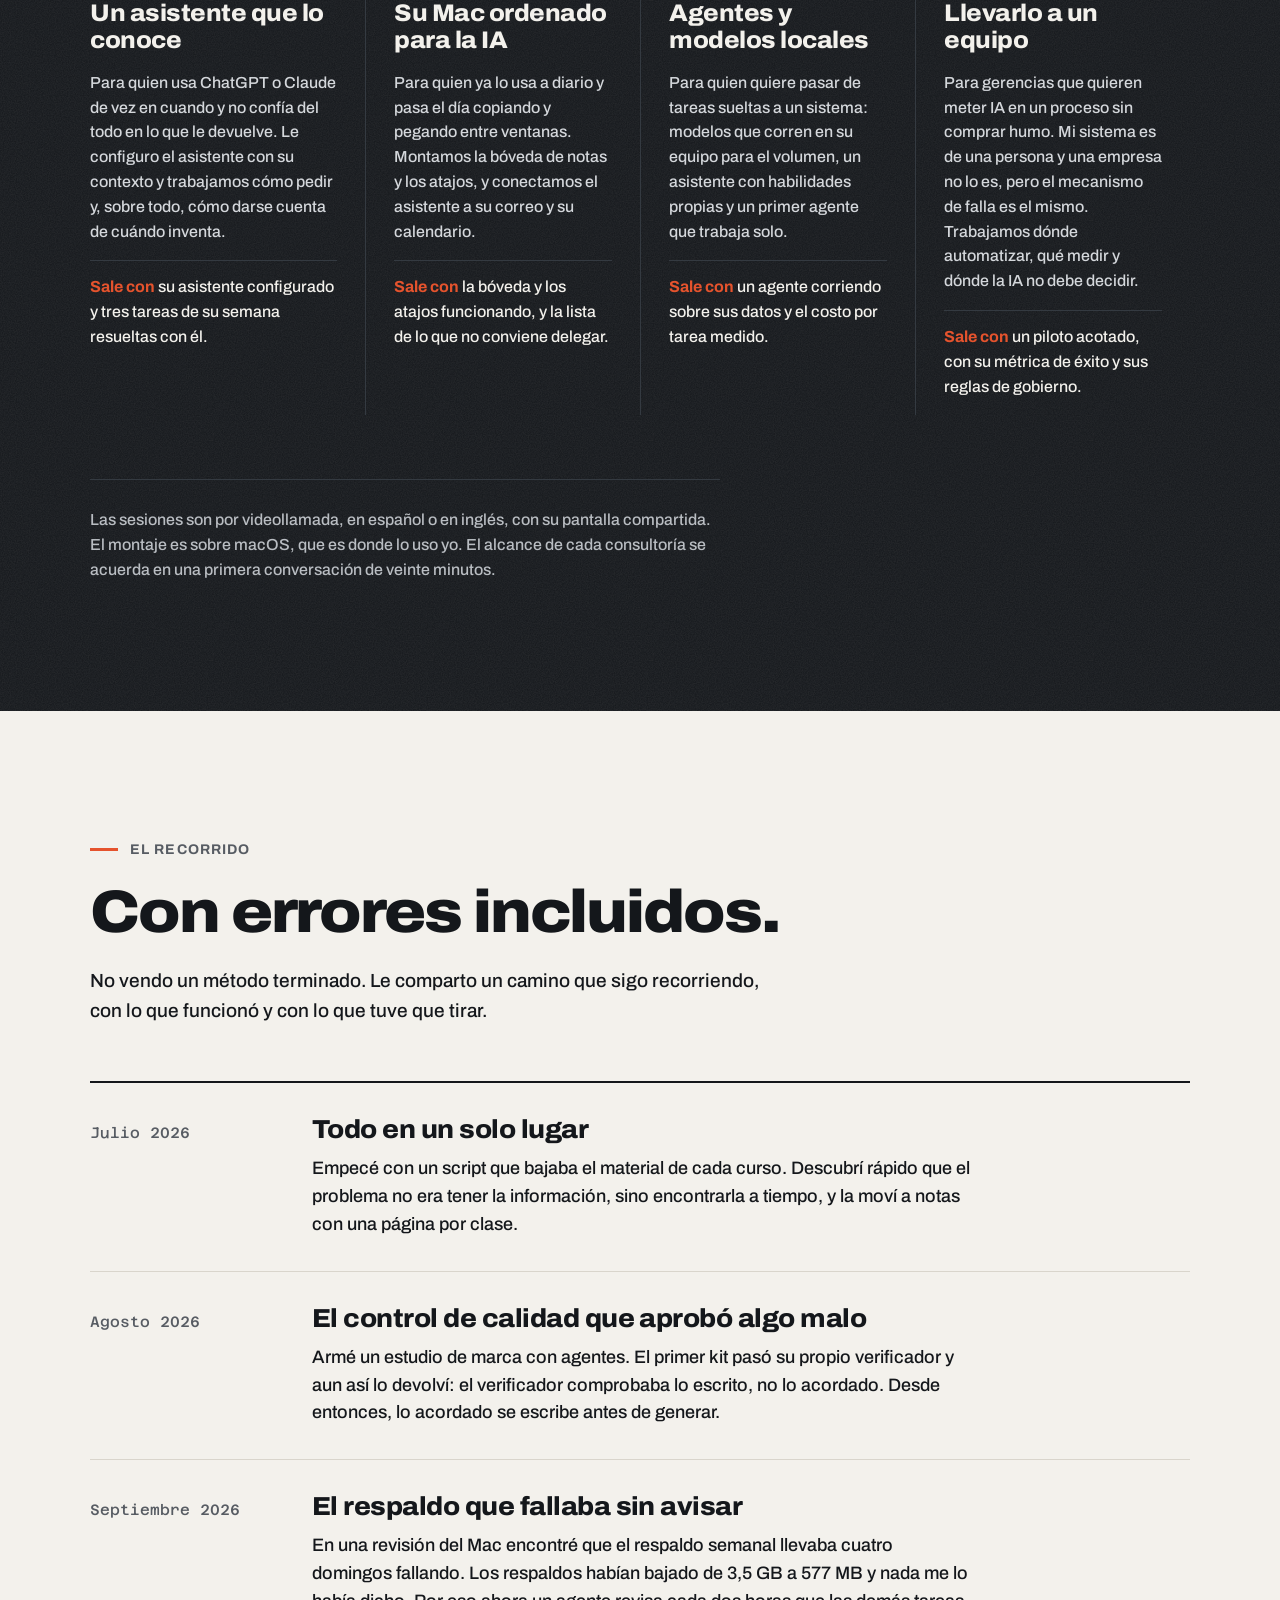
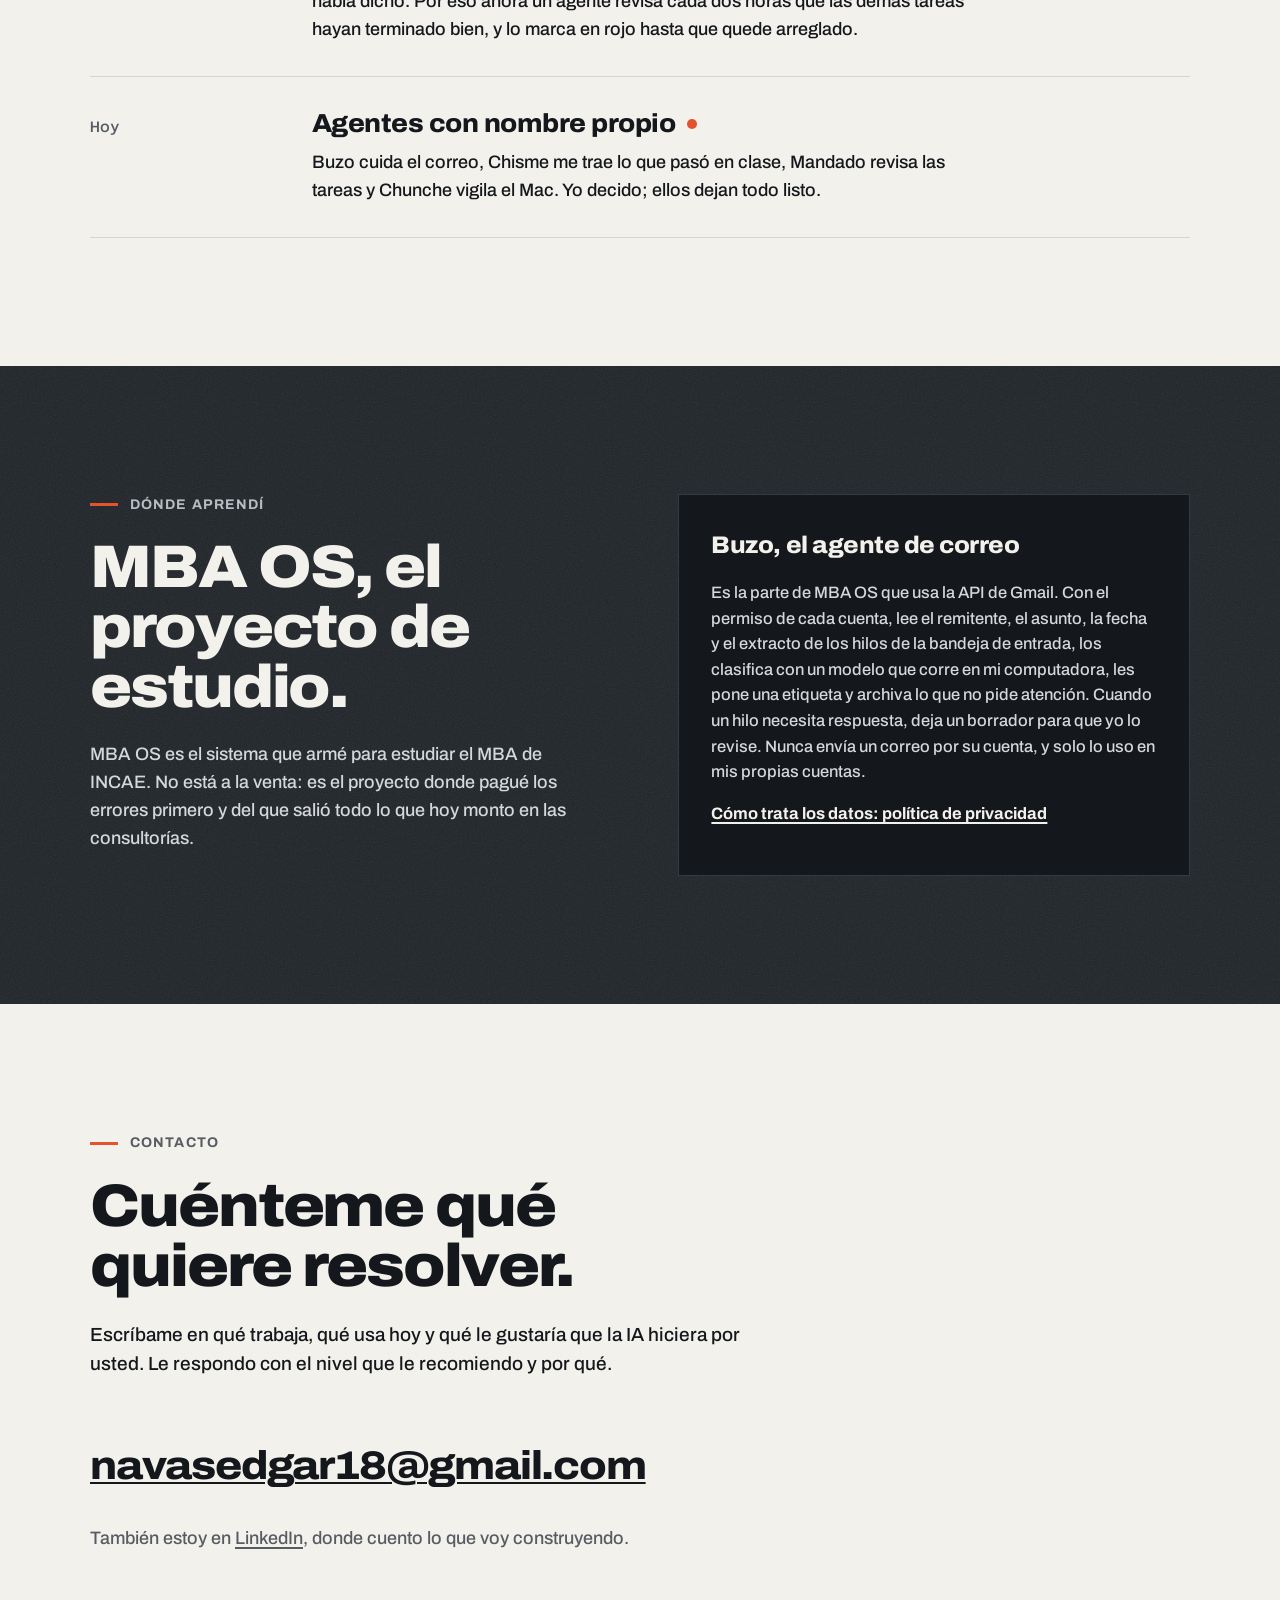
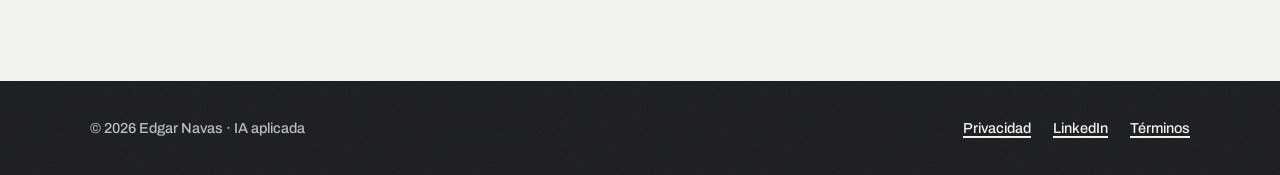
==== commit d60c32bd: "Sitio v2: la oferta es montar el setup del Mac, sin guías de examen Portada con escena three.js de c" ====
--- a/index.html
+++ b/index.html
@@ -4,12 +4,13 @@
 <meta charset="utf-8">
 <meta name="viewport" content="width=device-width, initial-scale=1">
 <title>Edgar Navas · IA aplicada</title>
-<meta name="description" content="Consultorías de IA aplicada, de principiante a experto, desde el sistema que Edgar Navas construyó para su MBA en INCAE: MBA OS.">
+<meta name="description" content="Le monto en su Mac el sistema de IA que uso todos los días: notas propias, un asistente con su contexto, modelos que corren en su equipo y agentes que trabajan solos.">
 <meta property="og:title" content="Edgar Navas · IA aplicada">
-<meta property="og:description" content="Aprendí IA construyendo mi propio sistema. Le enseño a construir el suyo.">
+<meta property="og:description" content="La IA que uso todos los días vive en mi Mac. Se la monto en el suyo.">
 <meta property="og:type" content="website">
 <link rel="icon" href="/favicon.svg" type="image/svg+xml">
 <link rel="preload" href="/fonts/archivo.woff2" as="font" type="font/woff2" crossorigin>
+<link rel="modulepreload" href="/js/escena.js">
 <link rel="stylesheet" href="/estilos.css">
 </head>
 <body>
@@ -20,9 +21,9 @@
     <a class="marca" href="/"><i aria-hidden="true"></i><b>Edgar Navas</b><span>IA aplicada</span></a>
     <nav aria-label="Secciones">
       <ul>
+        <li><a href="#montaje">Qué monto</a></li>
         <li><a href="#niveles">Niveles</a></li>
         <li><a href="#recorrido">Recorrido</a></li>
-        <li><a href="#mba-os">MBA OS</a></li>
         <li><a href="#contacto">Contacto</a></li>
       </ul>
     </nav>
@@ -32,65 +33,119 @@
 <main id="contenido">
   <section class="portada">
     <div class="envoltura">
-      <p class="ceja">Consultoría en IA aplicada · desde INCAE, Costa Rica</p>
-      <h1>Aprendí IA construyendo mi propio sistema. <em>Le enseño a construir el suyo.</em></h1>
-      <p class="entrada">Estudio el MBA 2026–2027 de INCAE y trabajo en operaciones y transformación digital. Desde julio armé, con Claude, Notion y modelos que corren en mi laptop, el sistema que hoy recoge lo que se dijo en cada clase, arma mis guías de examen y ordena mi correo. Me equivoqué bastante en el camino y lo tengo medido. Doy consultorías cortas, por nivel, para que usted llegue más rápido y sin pagar los mismos errores.</p>
-      <div class="acciones">
-        <a class="boton" href="mailto:navasedgar18@gmail.com?subject=Consultor%C3%ADa%20de%20IA">Pedir una primera conversación</a>
-        <a class="boton secundario" href="#niveles">Ver los cuatro niveles</a>
-      </div>
+      <div class="portada-texto">
+        <p class="ceja">Consultoría en IA aplicada · Costa Rica</p>
+        <h1>La IA que uso todos los días vive en mi Mac. <em>Se la monto en el suyo.</em></h1>
+        <p class="entrada">Durante el MBA en INCAE armé, a prueba y error, un sistema propio: notas que no se pierden, un asistente que conoce mi trabajo, modelos que corren en la laptop sin mandar nada a la nube y agentes que revisan el correo antes de que yo lo abra. Me equivoqué bastante y lo tengo medido. La consultoría es montarle a usted la parte que funcionó, en su equipo y con sus datos, y dejarle la forma de comprobar que funciona.</p>
+        <div class="acciones">
+          <a class="boton" href="mailto:navasedgar18@gmail.com?subject=Consultor%C3%ADa%20de%20IA">Pedir una primera conversación</a>
+          <a class="boton secundario" href="#montaje">Ver qué se monta</a>
+        </div>
+      </div>
+      <figure class="escena" aria-label="Diagrama del sistema: cinco capas conectadas entre sí">
+        <canvas></canvas>
+        <a class="rotulo" href="#capa-notas">Notas</a>
+        <a class="rotulo" href="#capa-asistente">Asistente</a>
+        <a class="rotulo" href="#capa-local">Modelos locales</a>
+        <a class="rotulo" href="#capa-agentes">Agentes</a>
+        <a class="rotulo" href="#capa-atajos">Atajos</a>
+      </figure>
     </div>
   </section>
 
   <div class="cifras" aria-label="El sistema en cifras">
     <div class="envoltura">
-      <div class="cifra"><span class="mono">114</span><p>páginas tiene la guía de examen más larga que armó el sistema, con cada cifra atada a la clase donde se dijo.</p></div>
-      <div class="cifra"><span class="mono">7 h 13</span><p>de audiolibro salieron de esa misma guía, con voz sintética y a costo casi cero.</p></div>
-      <div class="cifra"><span class="mono">1.900</span><p>hilos de correo clasificó un modelo que corre en mi laptop, sin mandar el texto a ninguna nube de IA.</p></div>
-      <div class="cifra"><span class="mono">237×</span><p>más cara salía una herramienta de moda que probé y descarté. También cuento lo que no funcionó.</p></div>
+      <div class="cifra"><span class="mono">1<span class="sep">.</span>644</span><p>hilos de correo ordenó mi agente en un día, con un modelo que corre en la laptop. Archivó 1.206 sin que yo abriera uno.</p></div>
+      <div class="cifra"><span class="mono">4</span><p>agentes trabajan solos en mi Mac: correo, clases, tareas pendientes y la salud del propio equipo. Ninguno envía nada sin mi orden.</p></div>
+      <div class="cifra"><span class="mono">401</span><p>tokens gasta hoy cada consulta automática de la mañana. Gastaba 23.700, hasta que dejé de cargarle herramientas que no usaba.</p></div>
+      <div class="cifra"><span class="mono">237×</span><p>más cara salía una herramienta de moda que probé y descarté. También le cuento lo que no funcionó.</p></div>
     </div>
   </div>
+
+  <section class="bloque" id="montaje">
+    <div class="envoltura">
+      <p class="ceja">Qué se monta</p>
+      <h2>Cinco capas, en su equipo y a su nombre.</h2>
+      <p class="intro">No le vendo una aplicación. Le monto sobre su Mac las mismas piezas que uso yo, conectadas a sus cuentas y a sus datos, y se las dejo escritas para que las pueda mantener sin mí. Se monta la parte que a usted le sirve; nadie necesita las cinco el primer día.</p>
+      <div class="capas">
+        <article class="capa" id="capa-notas">
+          <p class="capa-num"><i aria-hidden="true"></i>Notas</p>
+          <h3>Una memoria que es suya</h3>
+          <p>Lo que aprendo y decido queda en archivos de texto en mi propio disco, en una bóveda que el asistente puede leer. No depende de ninguna aplicación: si mañana cambio de herramienta, las notas se quedan conmigo. Hoy son casi mil.</p>
+          <p class="tecnico mono">Obsidian · Markdown · git</p>
+        </article>
+        <article class="capa" id="capa-asistente">
+          <p class="capa-num"><i aria-hidden="true"></i>Asistente</p>
+          <h3>Un asistente que conoce su trabajo</h3>
+          <p>Claude trabaja dentro de mis carpetas con instrucciones escritas una sola vez: cómo escribo, qué no debe tocar y qué tiene que verificar antes de entregarme algo. Lo que repito se guarda como una habilidad, y un aviso me dice cuándo una conversación se está volviendo cara.</p>
+          <p class="tecnico mono">Claude Code · CLAUDE.md · skills · hooks</p>
+        </article>
+        <article class="capa" id="capa-local">
+          <p class="capa-num"><i aria-hidden="true"></i>Modelos locales</p>
+          <h3>IA que no sale de su equipo</h3>
+          <p>Para leer volumen, como cientos de correos, uso modelos que corren en la laptop. El texto no viaja a ninguna nube y la consulta no cuesta nada. Claude queda para lo que de verdad pide criterio.</p>
+          <p class="tecnico mono">Ollama · Qwen 3.5 9B · Gemma 4 12B · Whisper</p>
+        </article>
+        <article class="capa" id="capa-agentes">
+          <p class="capa-num"><i aria-hidden="true"></i>Agentes</p>
+          <h3>Tareas que corren solas</h3>
+          <p>Mis agentes trabajan sin que yo los abra: uno ordena el correo, otro me resume lo que pasó en clase, otro revisa las tareas pendientes y otro vigila que el resto no haya fallado. Me avisan con un número en la barra de menú y dejan borradores, nunca envíos.</p>
+          <p class="tecnico mono">launchd · Python · SwiftBar</p>
+        </article>
+        <article class="capa" id="capa-atajos">
+          <p class="capa-num"><i aria-hidden="true"></i>Atajos</p>
+          <h3>Todo a dos teclas</h3>
+          <p>Cada función del sistema tiene su comando y su enlace directo. Abrir el plan de la semana, despertar a un agente o buscar en las notas es escribir dos letras, sin buscar entre ventanas.</p>
+          <p class="tecnico mono">Raycast · 16 comandos propios</p>
+        </article>
+        <aside class="capa capa-cierre">
+          <p>¿Por qué en su Mac y no en una plataforma? Porque lo que corre en su equipo es suyo, se puede revisar y no cambia de precio ni de reglas de un mes para otro.</p>
+          <a href="mailto:navasedgar18@gmail.com?subject=Consultor%C3%ADa%20de%20IA">Contarme qué usa hoy</a>
+        </aside>
+      </div>
+    </div>
+  </section>
 
   <section class="bloque oscura" id="niveles">
     <div class="envoltura">
       <p class="ceja">Consultorías</p>
       <h2>Cuatro niveles, un mismo método.</h2>
-      <p class="intro">Cada consultoría arranca con un problema real de su trabajo, no con una demo. Salimos con algo funcionando y con la forma de comprobar que funciona bien. El nivel lo define lo que usted ya sabe hacer, no su cargo.</p>
+      <p class="intro">Cada consultoría arranca con un problema real de su semana, no con una demostración. Salimos con algo funcionando en su equipo y con la forma de comprobar que funciona bien. El nivel lo define lo que usted ya sabe hacer, no su cargo.</p>
       <div class="ruta">
         <article class="nivel">
           <div class="hito" aria-hidden="true"></div>
           <div class="numero">01</div>
           <p class="grado">Principiante</p>
-          <h3>Usar bien un asistente</h3>
-          <p>Para quien usa ChatGPT o Claude de vez en cuando y no confía del todo en lo que le devuelve. Trabajamos cómo pedir, cómo darle contexto y, sobre todo, cómo darse cuenta de cuándo inventa.</p>
-          <p class="sale"><b>Sale con</b> un espacio de trabajo con sus instrucciones y tres tareas de su semana resueltas con IA.</p>
+          <h3>Un asistente que lo conoce</h3>
+          <p>Para quien usa ChatGPT o Claude de vez en cuando y no confía del todo en lo que le devuelve. Le configuro el asistente con su contexto y trabajamos cómo pedir y, sobre todo, cómo darse cuenta de cuándo inventa.</p>
+          <p class="sale"><b>Sale con</b> su asistente configurado y tres tareas de su semana resueltas con él.</p>
         </article>
         <article class="nivel">
           <div class="hito" aria-hidden="true"></div>
           <div class="numero">02</div>
           <p class="grado">Intermedio</p>
-          <h3>Conectarlo a su trabajo</h3>
-          <p>Para quien ya lo usa a diario y pasa el día copiando y pegando entre ventanas. Conectamos el asistente a su correo, su calendario, Notion o Drive, y automatizamos una tarea que hoy repite cada semana.</p>
-          <p class="sale"><b>Sale con</b> una automatización corriendo sobre sus propios datos y la lista de lo que no conviene delegar.</p>
+          <h3>Su Mac ordenado para la IA</h3>
+          <p>Para quien ya lo usa a diario y pasa el día copiando y pegando entre ventanas. Montamos la bóveda de notas y los atajos, y conectamos el asistente a su correo y su calendario.</p>
+          <p class="sale"><b>Sale con</b> la bóveda y los atajos funcionando, y la lista de lo que no conviene delegar.</p>
         </article>
         <article class="nivel">
           <div class="hito" aria-hidden="true"></div>
           <div class="numero">03</div>
           <p class="grado">Avanzado</p>
-          <h3>Construir un sistema propio</h3>
-          <p>Para quien quiere pasar de tareas sueltas a un sistema: agentes con un solo trabajo, modelos locales para el volumen y controles que revisan antes de entregar. Es lo que hice con MBA OS.</p>
-          <p class="sale"><b>Sale con</b> la arquitectura de su sistema dibujada, el primer agente funcionando y el costo por tarea medido.</p>
+          <h3>Agentes y modelos locales</h3>
+          <p>Para quien quiere pasar de tareas sueltas a un sistema: modelos que corren en su equipo para el volumen, un asistente con habilidades propias y un primer agente que trabaja solo.</p>
+          <p class="sale"><b>Sale con</b> un agente corriendo sobre sus datos y el costo por tarea medido.</p>
         </article>
         <article class="nivel">
           <div class="hito" aria-hidden="true"></div>
           <div class="numero">04</div>
           <p class="grado">Experto</p>
           <h3>Llevarlo a un equipo</h3>
-          <p>Para gerencias que quieren meter IA en un proceso de la empresa sin comprar humo. Mi sistema es personal y una empresa no lo es, pero el mecanismo de falla es el mismo. Trabajamos dónde automatizar, qué medir y dónde la IA no debe decidir.</p>
+          <p>Para gerencias que quieren meter IA en un proceso sin comprar humo. Mi sistema es de una persona y una empresa no lo es, pero el mecanismo de falla es el mismo. Trabajamos dónde automatizar, qué medir y dónde la IA no debe decidir.</p>
           <p class="sale"><b>Sale con</b> un piloto acotado, con su métrica de éxito y sus reglas de gobierno.</p>
         </article>
       </div>
-      <p class="formato">Las sesiones son por videollamada, en español o en inglés. El alcance de cada consultoría se acuerda en una primera conversación de veinte minutos.</p>
+      <p class="formato">Las sesiones son por videollamada, en español o en inglés, con su pantalla compartida. El montaje es sobre macOS, que es donde lo uso yo. El alcance de cada consultoría se acuerda en una primera conversación de veinte minutos.</p>
     </div>
   </section>
 
@@ -98,13 +153,13 @@
     <div class="envoltura">
       <p class="ceja">El recorrido</p>
       <h2>Con errores incluidos.</h2>
-      <p class="intro">No vendo un método terminado. Comparto un camino que sigo recorriendo, con lo que funcionó y con lo que tuve que tirar.</p>
+      <p class="intro">No vendo un método terminado. Le comparto un camino que sigo recorriendo, con lo que funcionó y con lo que tuve que tirar.</p>
       <div class="recorrido">
         <div class="paso">
           <span class="mono">Julio 2026</span>
           <div>
-            <h3>Todo el curso en un solo lugar</h3>
-            <p>Empecé con un script que bajaba Canvas completo. Descubrí rápido que el problema no era tener la información, sino encontrarla a tiempo, y la moví a Notion con una página por sesión de clase.</p>
+            <h3>Todo en un solo lugar</h3>
+            <p>Empecé con un script que bajaba el material de cada curso. Descubrí rápido que el problema no era tener la información, sino encontrarla a tiempo, y la moví a notas con una página por clase.</p>
           </div>
         </div>
         <div class="paso">
@@ -117,15 +172,15 @@
         <div class="paso">
           <span class="mono">Septiembre 2026</span>
           <div>
-            <h3>Guías que se estudian y se escuchan</h3>
-            <p>El sistema arma guías de examen de más de cien páginas, con cada cifra atada a su fuente, y las convierte en audiolibro. El error más caro fue un guion mío citado como si lo hubiera dicho el profesor. Ningún control automático lo veía; lo encontré leyendo.</p>
+            <h3>El respaldo que fallaba sin avisar</h3>
+            <p>En una revisión del Mac encontré que el respaldo semanal llevaba cuatro domingos fallando. Los respaldos habían bajado de 3,5 GB a 577 MB y nada me lo había dicho. Por eso ahora un agente revisa cada dos horas que las demás tareas hayan terminado bien, y lo marca en rojo hasta que quede arreglado.</p>
           </div>
         </div>
         <div class="paso hoy">
           <span class="mono">Hoy</span>
           <div>
-            <h3>Autopilotos</h3>
-            <p>Tareas que corren solas. Un modelo local ordena mi correo, otro revisa Canvas y otro prepara cada clase antes de que empiece. Yo decido; ellos dejan todo listo.</p>
+            <h3>Agentes con nombre propio</h3>
+            <p>Buzo cuida el correo, Chisme me trae lo que pasó en clase, Mandado revisa las tareas y Chunche vigila el Mac. Yo decido; ellos dejan todo listo.</p>
           </div>
         </div>
       </div>
@@ -135,12 +190,12 @@
   <section class="bloque sistema" id="mba-os">
     <div class="envoltura">
       <div>
-        <p class="ceja">El laboratorio</p>
-        <h2>MBA OS, el sistema detrás de todo esto.</h2>
-        <p>MBA OS es mi sistema personal de estudio y trabajo. Une Obsidian, Notion, Claude y modelos de lenguaje que corren en mi computadora. No es un producto a la venta: es el laboratorio del que salen los casos que enseño en las consultorías.</p>
+        <p class="ceja">Dónde aprendí</p>
+        <h2>MBA OS, el proyecto de estudio.</h2>
+        <p>MBA OS es el sistema que armé para estudiar el MBA de INCAE. No está a la venta: es el proyecto donde pagué los errores primero y del que salió todo lo que hoy monto en las consultorías.</p>
       </div>
       <div class="ficha" id="autopiloto-de-correo">
-        <h3>Autopiloto de correo</h3>
+        <h3>Buzo, el agente de correo</h3>
         <p>Es la parte de MBA OS que usa la API de Gmail. Con el permiso de cada cuenta, lee el remitente, el asunto, la fecha y el extracto de los hilos de la bandeja de entrada, los clasifica con un modelo que corre en mi computadora, les pone una etiqueta y archiva lo que no pide atención. Cuando un hilo necesita respuesta, deja un borrador para que yo lo revise. Nunca envía un correo por su cuenta, y solo lo uso en mis propias cuentas.</p>
         <p><a href="/privacidad/">Cómo trata los datos: política de privacidad</a></p>
       </div>
@@ -151,7 +206,7 @@
     <div class="envoltura">
       <p class="ceja">Contacto</p>
       <h2>Cuénteme qué quiere resolver.</h2>
-      <p class="intro">Escríbame en qué trabaja y qué le gustaría que la IA hiciera por usted. Le respondo con el nivel que le recomiendo y por qué.</p>
+      <p class="intro">Escríbame en qué trabaja, qué usa hoy y qué le gustaría que la IA hiciera por usted. Le respondo con el nivel que le recomiendo y por qué.</p>
       <a class="correo" href="mailto:navasedgar18@gmail.com?subject=Consultor%C3%ADa%20de%20IA">navasedgar18@gmail.com</a>
       <p class="otros">También estoy en <a href="https://www.linkedin.com/in/edgar-navas">LinkedIn</a>, donde cuento lo que voy construyendo.</p>
     </div>
@@ -168,5 +223,11 @@
     </nav>
   </div>
 </footer>
+
+<script type="module">
+  import { iniciar } from "/js/escena.js";
+  const caja = document.querySelector(".escena");
+  iniciar(caja.querySelector("canvas"), [...caja.querySelectorAll(".rotulo")]);
+</script>
 </body>
 </html>
--- a/estilos.css
+++ b/estilos.css
@@ -30,6 +30,8 @@
   --senal: #E5532D;
   --ancho: 1180px;
   --gutter: clamp(16px, 4vw, 40px);
+  /* Textura: grano de papel, generado en SVG, sin imagen externa. */
+  --grano: url("data:image/svg+xml,%3Csvg xmlns='http://www.w3.org/2000/svg' width='220' height='220'%3E%3Cfilter id='r'%3E%3CfeTurbulence type='fractalNoise' baseFrequency='0.85' numOctaves='3' stitchTiles='stitch'/%3E%3CfeColorMatrix values='0 0 0 0 0.08 0 0 0 0 0.09 0 0 0 0 0.1 0 0 0 0.55 0'/%3E%3C/filter%3E%3Crect width='100%25' height='100%25' filter='url(%23r)'/%3E%3C/svg%3E");
 }
 
 * { box-sizing: border-box; }
@@ -44,6 +46,17 @@
   line-height: 1.55;
   font-kerning: normal;
   text-rendering: optimizeLegibility;
+  overflow-x: hidden;
+}
+/* El grano va encima de todo, muy tenue; en las bandas oscuras se aclara por mezcla. */
+body::after {
+  content: ""; position: fixed; inset: 0; pointer-events: none; z-index: 50;
+  background-image: var(--grano); background-size: 220px; opacity: 0.18; mix-blend-mode: multiply;
+}
+.oscura, .sistema, .pie { position: relative; isolation: isolate; }
+.oscura::before, .sistema::before, .pie::before {
+  content: ""; position: absolute; inset: 0; z-index: -1; pointer-events: none;
+  background-image: var(--grano); background-size: 220px; opacity: 0.22; filter: invert(1); mix-blend-mode: screen;
 }
 img, svg { display: block; max-width: 100%; }
 a { color: inherit; text-decoration-thickness: 1.5px; text-underline-offset: 3px; }
@@ -67,7 +80,33 @@
 .nav ul a:hover { text-decoration: underline; }
 
 /* ——— Portada ——— */
-.portada { padding: clamp(56px, 10vw, 128px) 0 clamp(48px, 8vw, 96px); }
+.portada {
+  padding: clamp(40px, 7vw, 96px) 0 clamp(40px, 6vw, 80px);
+  background-image: radial-gradient(circle at 1px 1px, rgba(20,23,27,0.13) 1px, transparent 1.4px);
+  background-size: 22px 22px;
+  background-position: -11px -11px;
+}
+.portada .envoltura { display: grid; grid-template-columns: minmax(0, 1.08fr) minmax(0, 1fr); gap: clamp(24px, 4vw, 56px); align-items: center; }
+.portada-texto { position: relative; z-index: 2; }
+
+/* La escena: cinco cúmulos, uno por capa del sistema */
+.escena { margin: 0; position: relative; aspect-ratio: 1 / 1.08; min-height: 360px; }
+.escena canvas { position: absolute; inset: 0; width: 100%; height: 100%; display: block; }
+.escena.sin-webgl canvas { display: none; }
+.rotulo {
+  position: absolute; left: 0; top: 0; white-space: nowrap;
+  margin: 0; padding: 5px 10px 5px 9px;
+  font-weight: 700; font-size: 13px; letter-spacing: 0.06em; text-transform: uppercase;
+  text-decoration: none; color: var(--tinta);
+  background: var(--papel); border: 1.5px solid var(--tinta); border-radius: 2px;
+  transition: background .25s, color .25s, border-color .25s;
+  will-change: transform;
+}
+.rotulo.activo, .rotulo:hover, .rotulo:focus-visible { background: var(--tinta); color: var(--papel); border-color: var(--tinta); }
+.rotulo.activo::before { content: ""; display: inline-block; width: 7px; height: 7px; border-radius: 50%; background: var(--senal); margin-right: 8px; transform: translateY(-1px); }
+.escena.sin-webgl .rotulo { position: static; display: inline-block; margin: 0 8px 8px 0; transform: none !important; }
+.escena.sin-webgl { aspect-ratio: auto; min-height: 0; }
+
 .ceja { font-weight: 700; font-size: 14px; letter-spacing: 0.08em; text-transform: uppercase; color: var(--gris); margin: 0 0 22px; display: flex; align-items: center; gap: 12px; }
 .ceja::before { content: ""; width: 28px; height: 3px; background: var(--senal); }
 h1 {
@@ -75,12 +114,12 @@
   font-stretch: 116%;
   letter-spacing: -0.042em;
   line-height: 0.96;
-  font-size: clamp(42px, 7.2vw, 100px);
-  margin: 0 0 32px;
+  font-size: clamp(38px, 4.7vw, 70px);
+  margin: 0 0 28px;
   max-width: 15ch;
 }
 h1 em { font-style: normal; color: var(--senal); }
-.entrada { font-size: clamp(18px, 1.6vw, 21px); max-width: 60ch; margin: 0 0 40px; color: #2A2E33; }
+.entrada { font-size: clamp(17px, 1.4vw, 19.5px); max-width: 58ch; margin: 0 0 34px; color: #2A2E33; }
 .acciones { display: flex; flex-wrap: wrap; gap: 14px; }
 .boton {
   display: inline-flex; align-items: center; gap: 10px;
@@ -98,6 +137,7 @@
 .cifra { padding: 36px 24px 36px 0; }
 .cifra + .cifra { padding-left: 24px; border-left: 1px solid var(--linea); }
 .cifra .mono { font-size: clamp(34px, 3.6vw, 48px); font-weight: 600; letter-spacing: -0.04em; line-height: 1; display: block; margin-bottom: 14px; }
+.cifra .sep { margin-left: -0.22em; letter-spacing: -0.3em; }
 .cifra p { margin: 0; font-size: 15.5px; line-height: 1.45; color: var(--gris); }
 
 /* ——— Secciones ——— */
@@ -108,6 +148,19 @@
   font-size: clamp(34px, 4.8vw, 60px); margin: 0 0 24px; max-width: 18ch;
 }
 .intro { max-width: 62ch; margin: 0 0 56px; font-size: 19px; }
+
+/* ——— Qué se monta: las cinco capas ——— */
+.capas { display: grid; grid-template-columns: repeat(3, 1fr); border-top: 2px solid var(--tinta); border-left: 1px solid var(--linea); }
+.capa { display: flex; flex-direction: column; padding: 28px 28px 32px; border-right: 1px solid var(--linea); border-bottom: 1px solid var(--linea); background: rgba(243,241,236,0.6); scroll-margin-top: 24px; }
+.capa:target { box-shadow: inset 0 0 0 2px var(--senal); }
+.capa-num { display: flex; align-items: center; gap: 10px; margin: 0 0 18px; font-weight: 700; font-size: 13px; letter-spacing: 0.08em; text-transform: uppercase; color: var(--gris); }
+.capa-num i { width: 12px; height: 12px; border-radius: 50%; background: var(--tinta); box-shadow: 16px 0 0 -3px var(--niebla), 8px 10px 0 -4px var(--gris); margin-right: 18px; }
+.capa h3 { font-weight: 800; font-stretch: 105%; font-size: 25px; line-height: 1.12; letter-spacing: -0.022em; margin: 0 0 12px; }
+.capa p { margin: 0 0 18px; font-size: 16.5px; }
+.capa .tecnico { margin: auto 0 0; padding-top: 14px; border-top: 1px dashed var(--linea); font-size: 12.5px; color: var(--gris); letter-spacing: -0.01em; }
+.capa-cierre { background: var(--tinta); color: var(--papel); display: flex; flex-direction: column; justify-content: space-between; gap: 24px; }
+.capa-cierre p { font-weight: 700; font-stretch: 105%; font-size: 21px; line-height: 1.3; letter-spacing: -0.015em; margin: 0; }
+.capa-cierre a { color: var(--papel); font-weight: 700; text-decoration-color: var(--senal); text-decoration-thickness: 2px; }
 
 /* Banda oscura — el 30 % secundario */
 .oscura { background: var(--tinta); color: var(--papel); }
@@ -172,6 +225,9 @@
 
 /* ——— Pantalla chica ——— */
 @media (max-width: 960px) {
+  .portada .envoltura { grid-template-columns: 1fr; }
+  .escena { aspect-ratio: 1 / 0.82; min-height: 300px; max-width: 640px; width: 100%; justify-self: center; }
+  .capas { grid-template-columns: 1fr 1fr; }
   .ruta { grid-template-columns: 1fr 1fr; row-gap: 56px; }
   .ruta::before { display: none; }
   .nivel:nth-child(3) { padding-left: 0; border-left: 0; }
@@ -181,6 +237,10 @@
   .sistema .envoltura { grid-template-columns: 1fr; }
 }
 @media (max-width: 640px) {
+  .capas { grid-template-columns: 1fr; }
+  .capa { padding: 24px 20px 26px; }
+  .escena { aspect-ratio: 1 / 1; }
+  .rotulo { font-size: 11px; padding: 4px 8px; }
   body { font-size: 17px; }
   .nav ul { display: none; }
   .ruta { grid-template-columns: 1fr; }
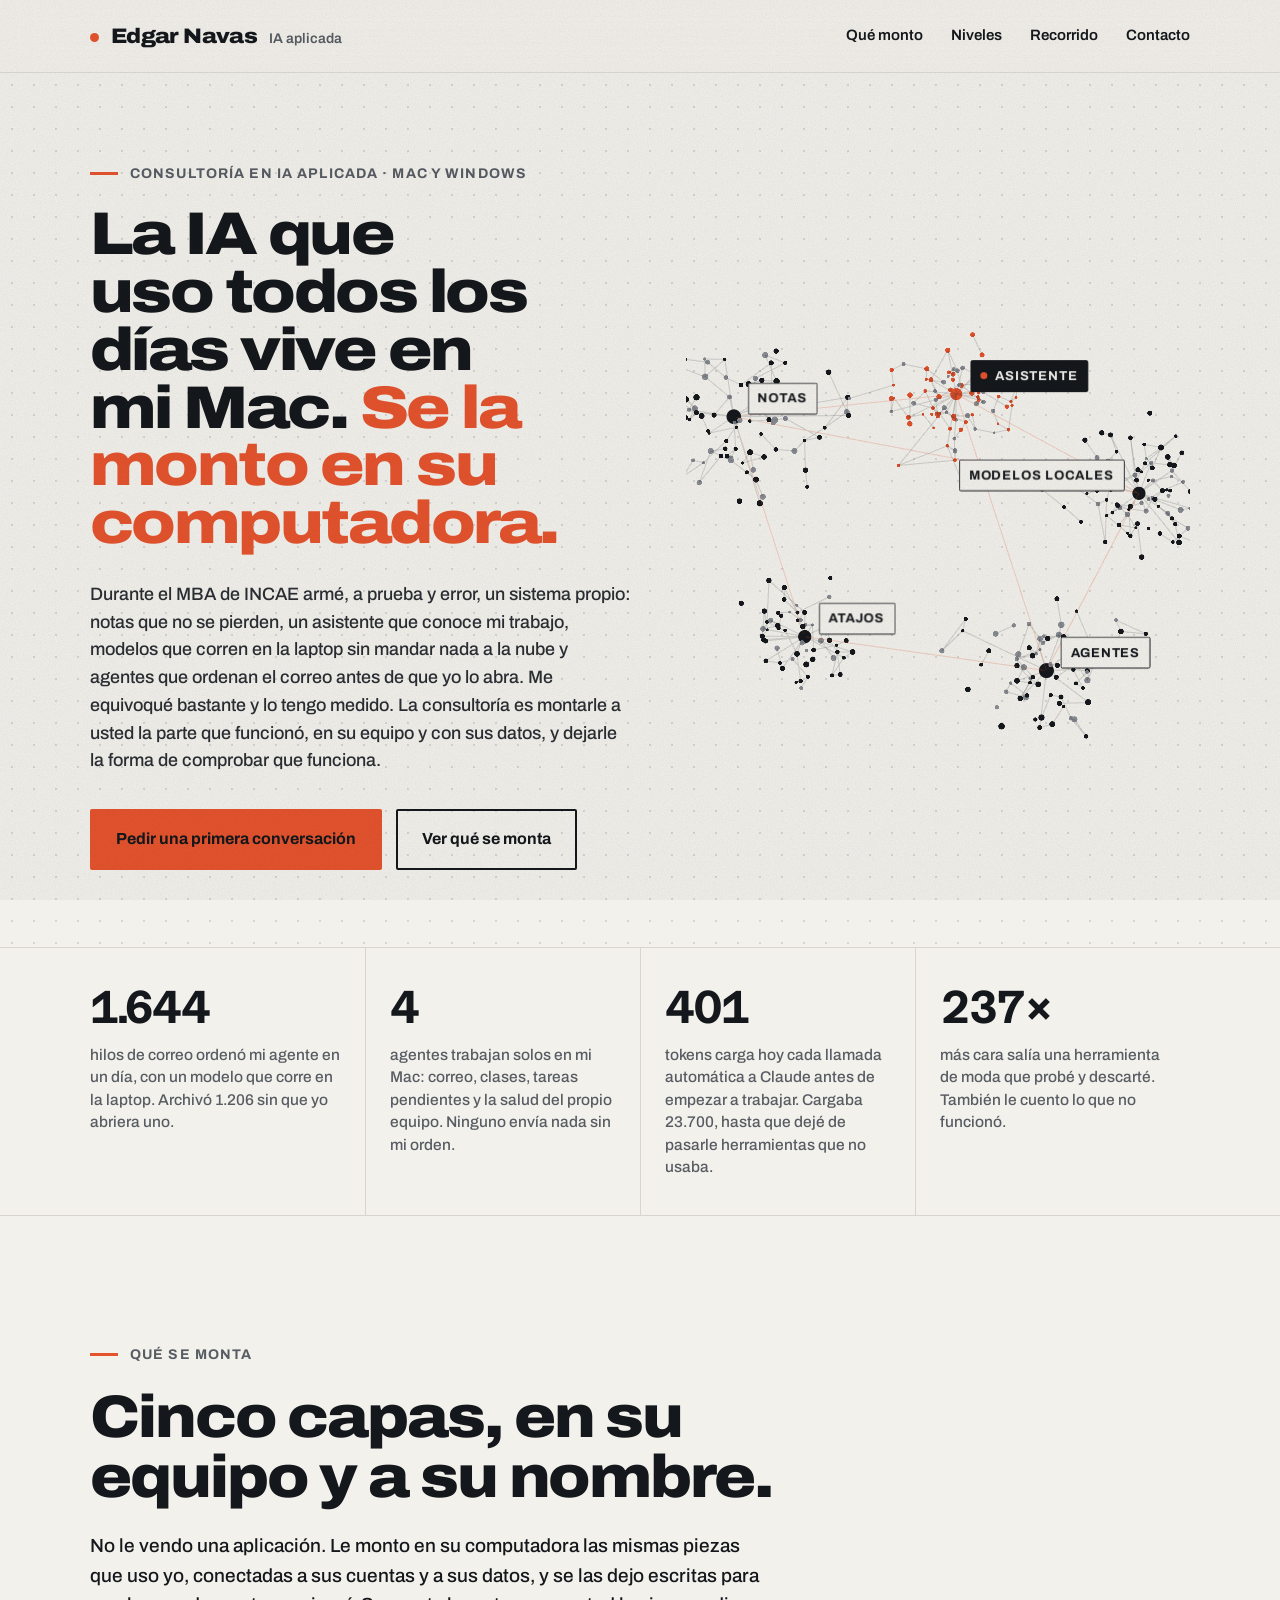
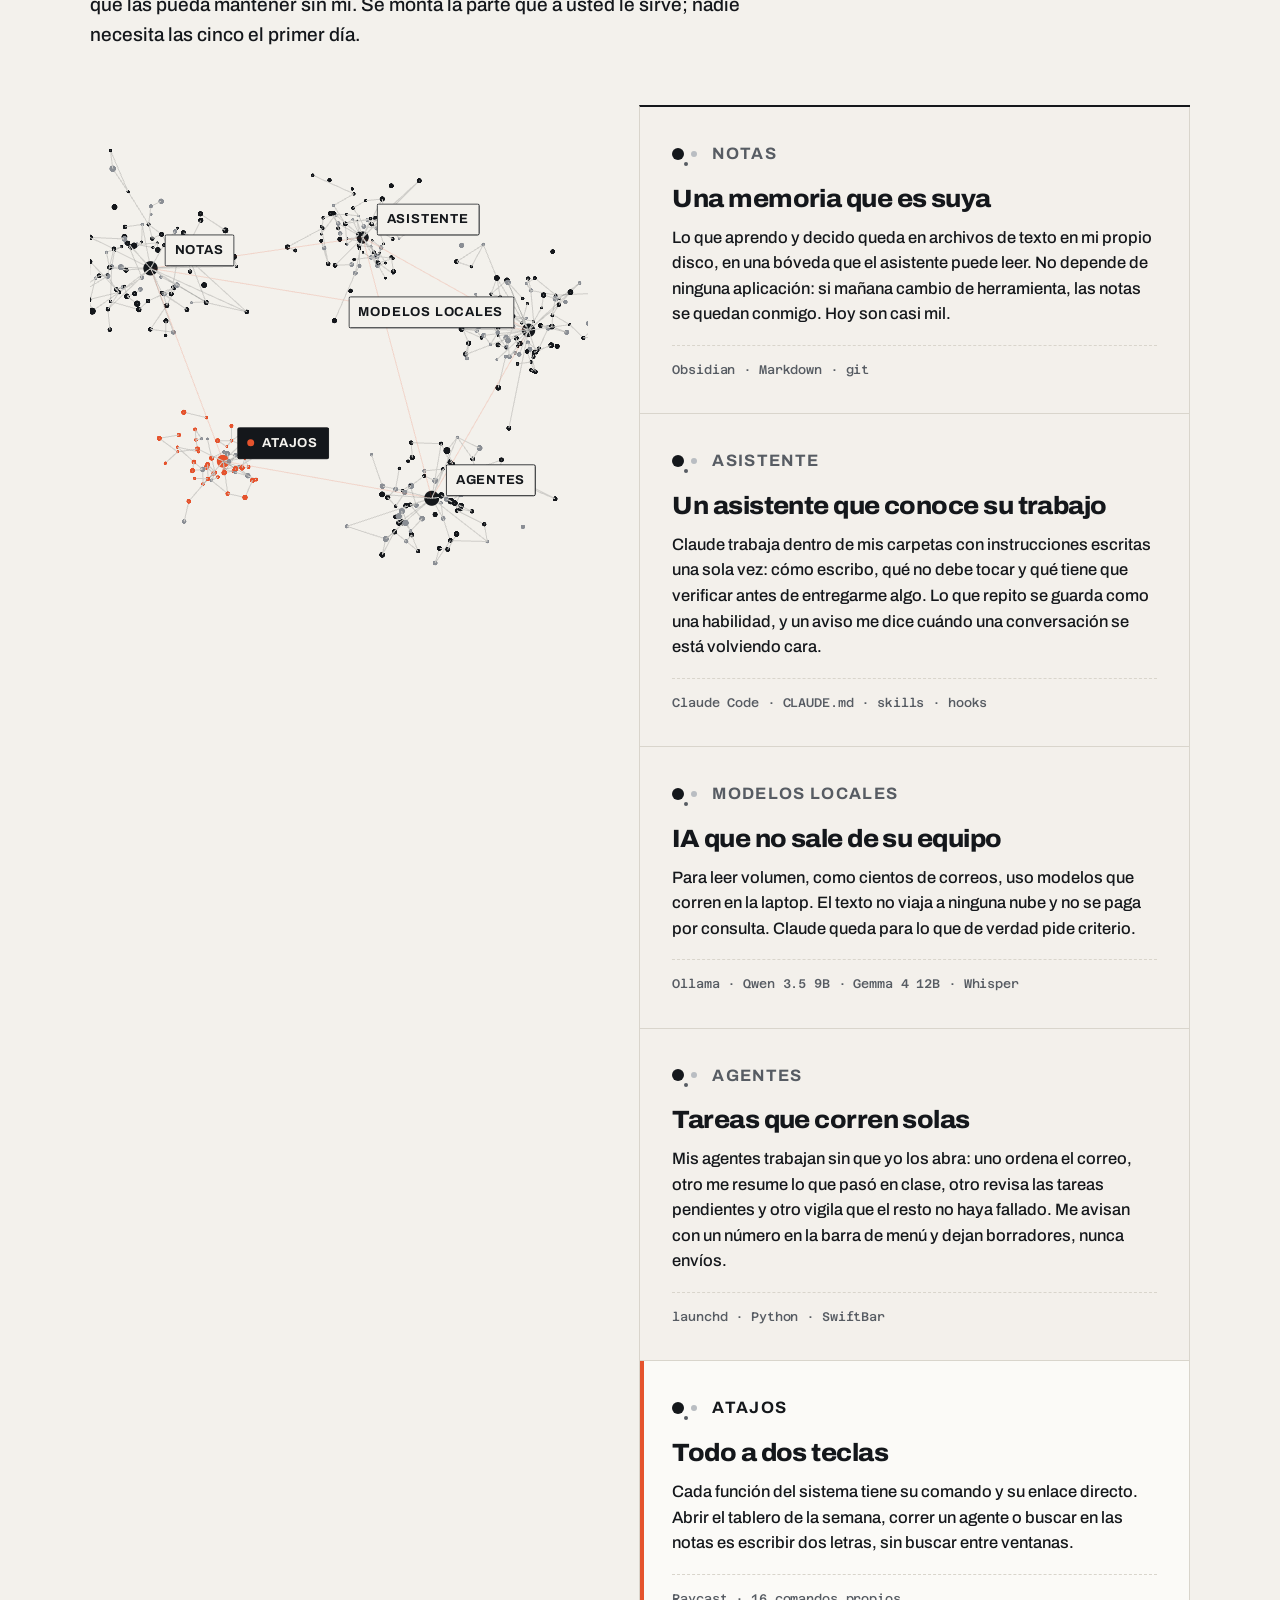
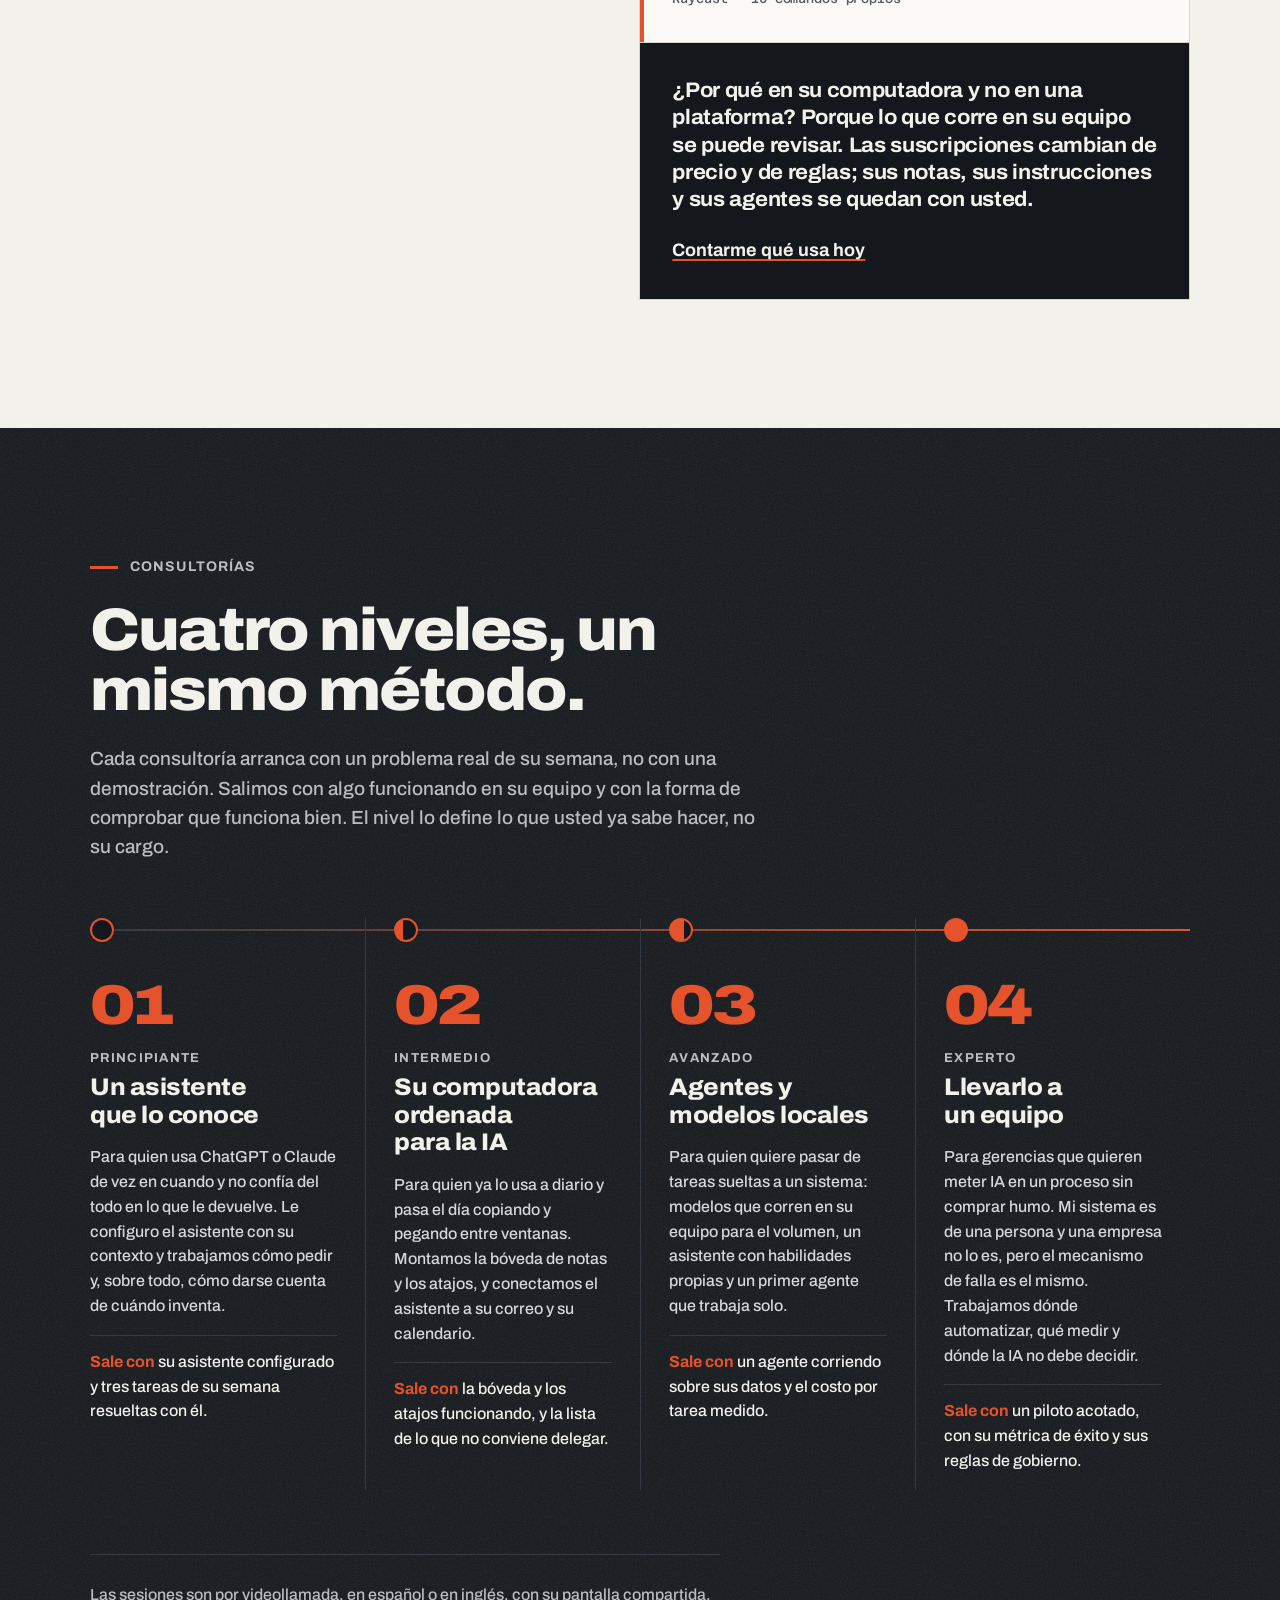
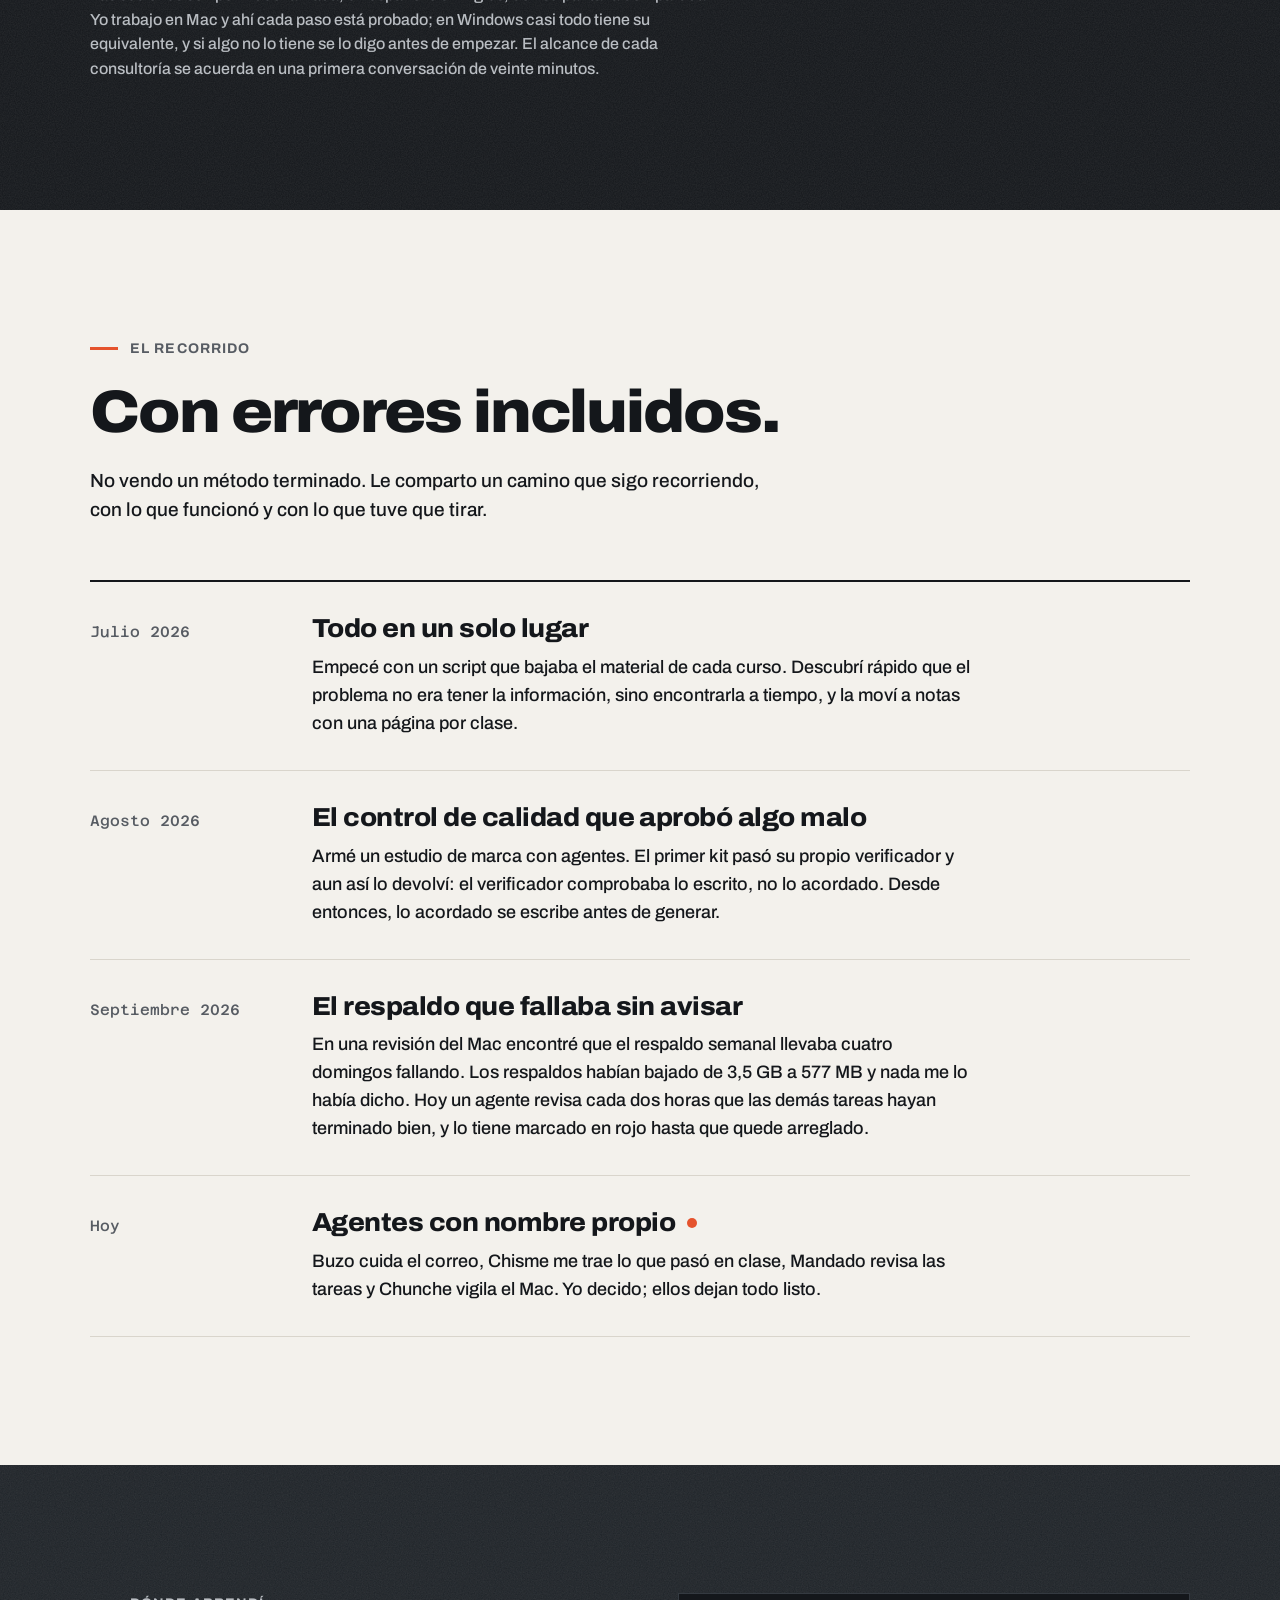
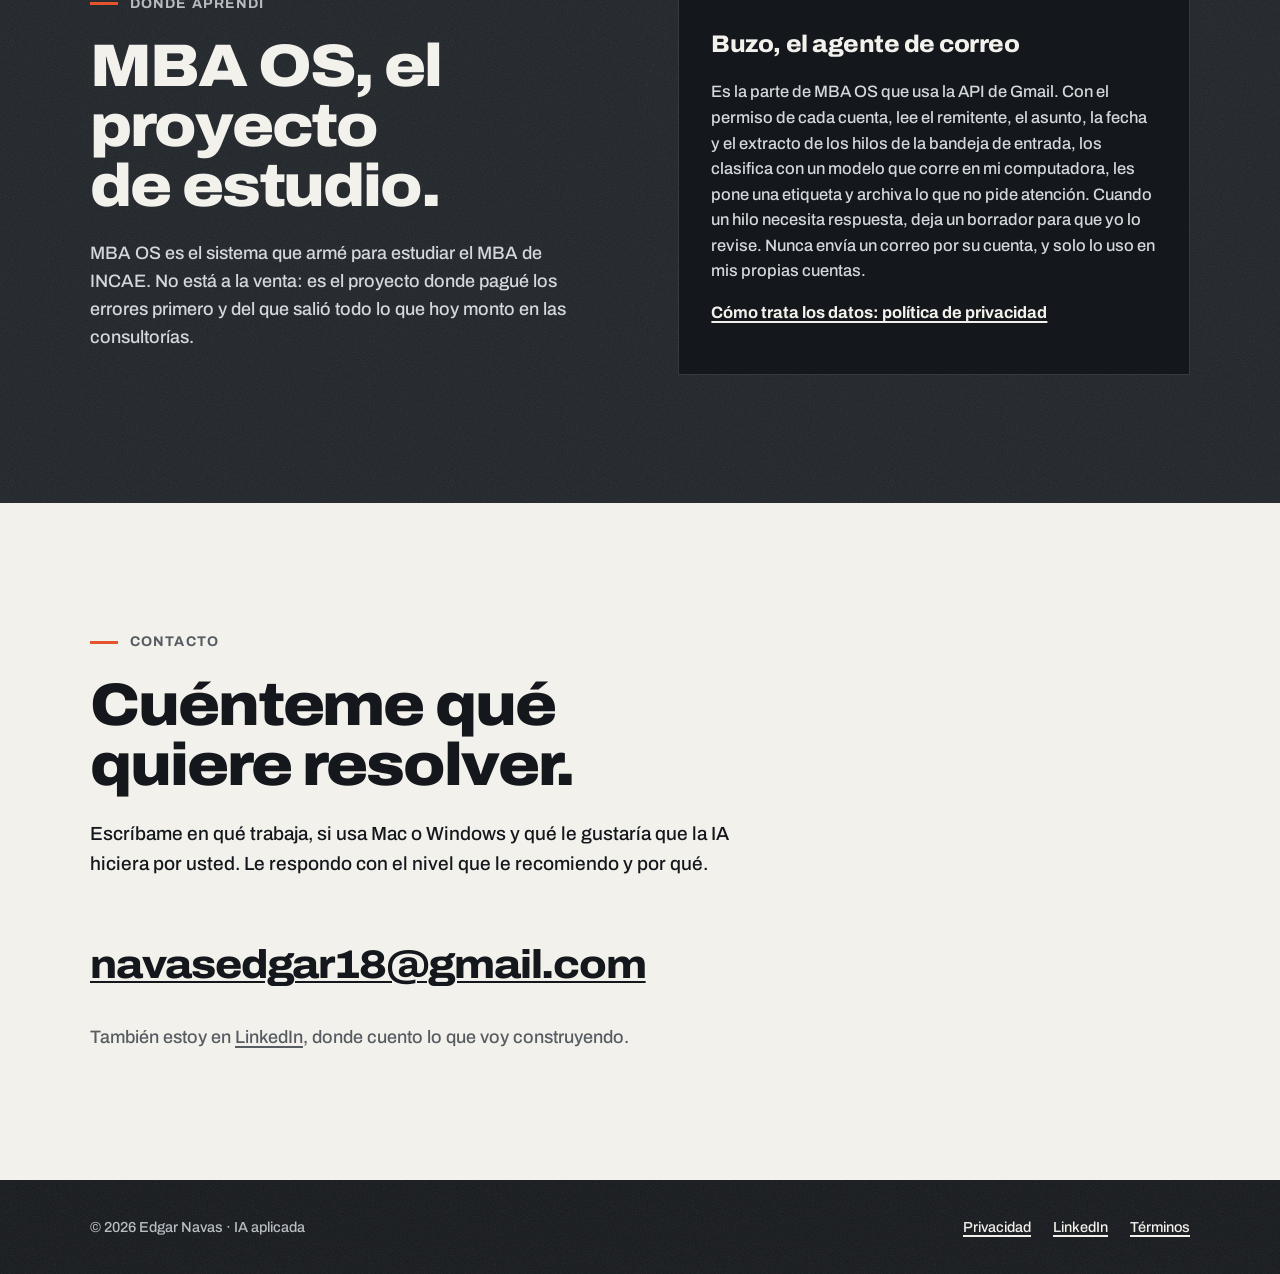
==== commit 94663c3a: "Sitio v2: barra translúcida, escena fija en «Qué se monta», cifras que cuentan, aparición al scroll;" ====
--- a/index.html
+++ b/index.html
@@ -2,11 +2,12 @@
 <html lang="es">
 <head>
 <meta charset="utf-8">
-<meta name="viewport" content="width=device-width, initial-scale=1">
+<meta name="viewport" content="width=device-width, initial-scale=1, viewport-fit=cover">
+<meta name="theme-color" content="#F3F1EC">
 <title>Edgar Navas · IA aplicada</title>
-<meta name="description" content="Le monto en su Mac el sistema de IA que uso todos los días: notas propias, un asistente con su contexto, modelos que corren en su equipo y agentes que trabajan solos.">
+<meta name="description" content="Le monto en su computadora, Mac o Windows, el sistema de IA que uso todos los días: notas propias, un asistente con su contexto, modelos que corren en su equipo y agentes que trabajan solos.">
 <meta property="og:title" content="Edgar Navas · IA aplicada">
-<meta property="og:description" content="La IA que uso todos los días vive en mi Mac. Se la monto en el suyo.">
+<meta property="og:description" content="La IA que uso todos los días vive en mi Mac. Se la monto en su computadora.">
 <meta property="og:type" content="website">
 <link rel="icon" href="/favicon.svg" type="image/svg+xml">
 <link rel="preload" href="/fonts/archivo.woff2" as="font" type="font/woff2" crossorigin>
@@ -34,15 +35,15 @@
   <section class="portada">
     <div class="envoltura">
       <div class="portada-texto">
-        <p class="ceja">Consultoría en IA aplicada · Costa Rica</p>
-        <h1>La IA que uso todos los días vive en mi Mac. <em>Se la monto en el suyo.</em></h1>
-        <p class="entrada">Durante el MBA en INCAE armé, a prueba y error, un sistema propio: notas que no se pierden, un asistente que conoce mi trabajo, modelos que corren en la laptop sin mandar nada a la nube y agentes que revisan el correo antes de que yo lo abra. Me equivoqué bastante y lo tengo medido. La consultoría es montarle a usted la parte que funcionó, en su equipo y con sus datos, y dejarle la forma de comprobar que funciona.</p>
+        <p class="ceja">Consultoría en IA aplicada · Mac y Windows</p>
+        <h1>La IA que uso todos los días vive en mi Mac. <em>Se la monto en su computadora.</em></h1>
+        <p class="entrada">Durante el MBA de INCAE armé, a prueba y error, un sistema propio: notas que no se pierden, un asistente que conoce mi trabajo, modelos que corren en la laptop sin mandar nada a la nube y agentes que ordenan el correo antes de que yo lo abra. Me equivoqué bastante y lo tengo medido. La consultoría es montarle a usted la parte que funcionó, en su equipo y con sus datos, y dejarle la forma de comprobar que funciona.</p>
         <div class="acciones">
           <a class="boton" href="mailto:navasedgar18@gmail.com?subject=Consultor%C3%ADa%20de%20IA">Pedir una primera conversación</a>
           <a class="boton secundario" href="#montaje">Ver qué se monta</a>
         </div>
       </div>
-      <figure class="escena" aria-label="Diagrama del sistema: cinco capas conectadas entre sí">
+      <figure class="escena escena-portada" aria-label="Diagrama del sistema: cinco capas conectadas entre sí">
         <canvas></canvas>
         <a class="rotulo" href="#capa-notas">Notas</a>
         <a class="rotulo" href="#capa-asistente">Asistente</a>
@@ -55,10 +56,10 @@
 
   <div class="cifras" aria-label="El sistema en cifras">
     <div class="envoltura">
-      <div class="cifra"><span class="mono">1<span class="sep">.</span>644</span><p>hilos de correo ordenó mi agente en un día, con un modelo que corre en la laptop. Archivó 1.206 sin que yo abriera uno.</p></div>
-      <div class="cifra"><span class="mono">4</span><p>agentes trabajan solos en mi Mac: correo, clases, tareas pendientes y la salud del propio equipo. Ninguno envía nada sin mi orden.</p></div>
-      <div class="cifra"><span class="mono">401</span><p>tokens gasta hoy cada consulta automática de la mañana. Gastaba 23.700, hasta que dejé de cargarle herramientas que no usaba.</p></div>
-      <div class="cifra"><span class="mono">237×</span><p>más cara salía una herramienta de moda que probé y descarté. También le cuento lo que no funcionó.</p></div>
+      <div class="cifra"><span class="mono" data-hasta="1644">1<span class="sep">.</span>644</span><p>hilos de correo ordenó mi agente en un día, con un modelo que corre en la laptop. Archivó 1.206 sin que yo abriera uno.</p></div>
+      <div class="cifra"><span class="mono" data-hasta="4">4</span><p>agentes trabajan solos en mi Mac: correo, clases, tareas pendientes y la salud del propio equipo. Ninguno envía nada sin mi orden.</p></div>
+      <div class="cifra"><span class="mono" data-hasta="401">401</span><p>tokens carga hoy cada llamada automática a Claude antes de empezar a trabajar. Cargaba 23.700, hasta que dejé de pasarle herramientas que no usaba.</p></div>
+      <div class="cifra"><span class="mono" data-hasta="237" data-sufijo="×">237×</span><p>más cara salía una herramienta de moda que probé y descarté. También le cuento lo que no funcionó.</p></div>
     </div>
   </div>
 
@@ -66,42 +67,52 @@
     <div class="envoltura">
       <p class="ceja">Qué se monta</p>
       <h2>Cinco capas, en su equipo y a su nombre.</h2>
-      <p class="intro">No le vendo una aplicación. Le monto sobre su Mac las mismas piezas que uso yo, conectadas a sus cuentas y a sus datos, y se las dejo escritas para que las pueda mantener sin mí. Se monta la parte que a usted le sirve; nadie necesita las cinco el primer día.</p>
+      <p class="intro">No le vendo una aplicación. Le monto en su computadora las mismas piezas que uso yo, conectadas a sus cuentas y a sus datos, y se las dejo escritas para que las pueda mantener sin mí. Se monta la parte que a usted le sirve; nadie necesita las cinco el primer día.</p>
+      <div class="montaje-cuerpo">
+      <figure class="escena montaje-escena" aria-hidden="true">
+        <canvas></canvas>
+        <span class="rotulo">Notas</span>
+        <span class="rotulo">Asistente</span>
+        <span class="rotulo">Modelos locales</span>
+        <span class="rotulo">Agentes</span>
+        <span class="rotulo">Atajos</span>
+      </figure>
       <div class="capas">
-        <article class="capa" id="capa-notas">
+        <article class="capa" id="capa-notas" data-cumulo="0">
           <p class="capa-num"><i aria-hidden="true"></i>Notas</p>
           <h3>Una memoria que es suya</h3>
           <p>Lo que aprendo y decido queda en archivos de texto en mi propio disco, en una bóveda que el asistente puede leer. No depende de ninguna aplicación: si mañana cambio de herramienta, las notas se quedan conmigo. Hoy son casi mil.</p>
           <p class="tecnico mono">Obsidian · Markdown · git</p>
         </article>
-        <article class="capa" id="capa-asistente">
+        <article class="capa" id="capa-asistente" data-cumulo="1">
           <p class="capa-num"><i aria-hidden="true"></i>Asistente</p>
           <h3>Un asistente que conoce su trabajo</h3>
           <p>Claude trabaja dentro de mis carpetas con instrucciones escritas una sola vez: cómo escribo, qué no debe tocar y qué tiene que verificar antes de entregarme algo. Lo que repito se guarda como una habilidad, y un aviso me dice cuándo una conversación se está volviendo cara.</p>
           <p class="tecnico mono">Claude Code · CLAUDE.md · skills · hooks</p>
         </article>
-        <article class="capa" id="capa-local">
+        <article class="capa" id="capa-local" data-cumulo="2">
           <p class="capa-num"><i aria-hidden="true"></i>Modelos locales</p>
           <h3>IA que no sale de su equipo</h3>
-          <p>Para leer volumen, como cientos de correos, uso modelos que corren en la laptop. El texto no viaja a ninguna nube y la consulta no cuesta nada. Claude queda para lo que de verdad pide criterio.</p>
+          <p>Para leer volumen, como cientos de correos, uso modelos que corren en la laptop. El texto no viaja a ninguna nube y no se paga por consulta. Claude queda para lo que de verdad pide criterio.</p>
           <p class="tecnico mono">Ollama · Qwen 3.5 9B · Gemma 4 12B · Whisper</p>
         </article>
-        <article class="capa" id="capa-agentes">
+        <article class="capa" id="capa-agentes" data-cumulo="3">
           <p class="capa-num"><i aria-hidden="true"></i>Agentes</p>
           <h3>Tareas que corren solas</h3>
           <p>Mis agentes trabajan sin que yo los abra: uno ordena el correo, otro me resume lo que pasó en clase, otro revisa las tareas pendientes y otro vigila que el resto no haya fallado. Me avisan con un número en la barra de menú y dejan borradores, nunca envíos.</p>
           <p class="tecnico mono">launchd · Python · SwiftBar</p>
         </article>
-        <article class="capa" id="capa-atajos">
+        <article class="capa" id="capa-atajos" data-cumulo="4">
           <p class="capa-num"><i aria-hidden="true"></i>Atajos</p>
           <h3>Todo a dos teclas</h3>
-          <p>Cada función del sistema tiene su comando y su enlace directo. Abrir el plan de la semana, despertar a un agente o buscar en las notas es escribir dos letras, sin buscar entre ventanas.</p>
+          <p>Cada función del sistema tiene su comando y su enlace directo. Abrir el tablero de la semana, correr un agente o buscar en las notas es escribir dos letras, sin buscar entre ventanas.</p>
           <p class="tecnico mono">Raycast · 16 comandos propios</p>
         </article>
         <aside class="capa capa-cierre">
-          <p>¿Por qué en su Mac y no en una plataforma? Porque lo que corre en su equipo es suyo, se puede revisar y no cambia de precio ni de reglas de un mes para otro.</p>
+          <p>¿Por qué en su computadora y no en una plataforma? Porque lo que corre en su equipo se puede revisar. Las suscripciones cambian de precio y de reglas; sus notas, sus instrucciones y sus agentes se quedan con usted.</p>
           <a href="mailto:navasedgar18@gmail.com?subject=Consultor%C3%ADa%20de%20IA">Contarme qué usa hoy</a>
         </aside>
+      </div>
       </div>
     </div>
   </section>
@@ -124,7 +135,7 @@
           <div class="hito" aria-hidden="true"></div>
           <div class="numero">02</div>
           <p class="grado">Intermedio</p>
-          <h3>Su Mac ordenado para la IA</h3>
+          <h3>Su computadora ordenada para la IA</h3>
           <p>Para quien ya lo usa a diario y pasa el día copiando y pegando entre ventanas. Montamos la bóveda de notas y los atajos, y conectamos el asistente a su correo y su calendario.</p>
           <p class="sale"><b>Sale con</b> la bóveda y los atajos funcionando, y la lista de lo que no conviene delegar.</p>
         </article>
@@ -145,7 +156,7 @@
           <p class="sale"><b>Sale con</b> un piloto acotado, con su métrica de éxito y sus reglas de gobierno.</p>
         </article>
       </div>
-      <p class="formato">Las sesiones son por videollamada, en español o en inglés, con su pantalla compartida. El montaje es sobre macOS, que es donde lo uso yo. El alcance de cada consultoría se acuerda en una primera conversación de veinte minutos.</p>
+      <p class="formato">Las sesiones son por videollamada, en español o en inglés, con su pantalla compartida. Yo trabajo en Mac y ahí cada paso está probado; en Windows casi todo tiene su equivalente, y si algo no lo tiene se lo digo antes de empezar. El alcance de cada consultoría se acuerda en una primera conversación de veinte minutos.</p>
     </div>
   </section>
 
@@ -173,7 +184,7 @@
           <span class="mono">Septiembre 2026</span>
           <div>
             <h3>El respaldo que fallaba sin avisar</h3>
-            <p>En una revisión del Mac encontré que el respaldo semanal llevaba cuatro domingos fallando. Los respaldos habían bajado de 3,5 GB a 577 MB y nada me lo había dicho. Por eso ahora un agente revisa cada dos horas que las demás tareas hayan terminado bien, y lo marca en rojo hasta que quede arreglado.</p>
+            <p>En una revisión del Mac encontré que el respaldo semanal llevaba cuatro domingos fallando. Los respaldos habían bajado de 3,5 GB a 577 MB y nada me lo había dicho. Hoy un agente revisa cada dos horas que las demás tareas hayan terminado bien, y lo tiene marcado en rojo hasta que quede arreglado.</p>
           </div>
         </div>
         <div class="paso hoy">
@@ -206,7 +217,7 @@
     <div class="envoltura">
       <p class="ceja">Contacto</p>
       <h2>Cuénteme qué quiere resolver.</h2>
-      <p class="intro">Escríbame en qué trabaja, qué usa hoy y qué le gustaría que la IA hiciera por usted. Le respondo con el nivel que le recomiendo y por qué.</p>
+      <p class="intro">Escríbame en qué trabaja, si usa Mac o Windows y qué le gustaría que la IA hiciera por usted. Le respondo con el nivel que le recomiendo y por qué.</p>
       <a class="correo" href="mailto:navasedgar18@gmail.com?subject=Consultor%C3%ADa%20de%20IA">navasedgar18@gmail.com</a>
       <p class="otros">También estoy en <a href="https://www.linkedin.com/in/edgar-navas">LinkedIn</a>, donde cuento lo que voy construyendo.</p>
     </div>
@@ -224,10 +235,6 @@
   </div>
 </footer>
 
-<script type="module">
-  import { iniciar } from "/js/escena.js";
-  const caja = document.querySelector(".escena");
-  iniciar(caja.querySelector("canvas"), [...caja.querySelectorAll(".rotulo")]);
-</script>
+<script type="module" src="/js/pagina.js"></script>
 </body>
 </html>
--- a/estilos.css
+++ b/estilos.css
@@ -66,10 +66,16 @@
 .saltar { position: absolute; left: -999px; top: 8px; background: var(--tinta); color: var(--papel); padding: 8px 14px; z-index: 10; }
 .saltar:focus { left: 8px; }
 
-.envoltura { max-width: var(--ancho); margin: 0 auto; padding: 0 var(--gutter); }
+.envoltura { max-width: var(--ancho); margin: 0 auto; padding: 0 max(var(--gutter), env(safe-area-inset-right)) 0 max(var(--gutter), env(safe-area-inset-left)); }
 
 /* ——— Navegación ——— */
-.nav { border-bottom: 1px solid var(--linea); }
+/* Barra fija y translúcida, como vidrio esmerilado sobre el papel */
+.nav {
+  position: sticky; top: 0; z-index: 40;
+  border-bottom: 1px solid rgba(20,23,27,0.1);
+  background: rgba(243,241,236,0.8);
+  -webkit-backdrop-filter: saturate(1.6) blur(16px); backdrop-filter: saturate(1.6) blur(16px);
+}
 .nav .envoltura { display: flex; align-items: center; justify-content: space-between; gap: 24px; min-height: 72px; }
 .marca { display: flex; align-items: baseline; gap: 12px; text-decoration: none; }
 .marca b { font-weight: 850; font-stretch: 112%; letter-spacing: -0.03em; font-size: 21px; }
@@ -118,6 +124,7 @@
   margin: 0 0 28px;
   max-width: 15ch;
 }
+h1, h2, h3 { text-wrap: balance; }
 h1 em { font-style: normal; color: var(--senal); }
 .entrada { font-size: clamp(17px, 1.4vw, 19.5px); max-width: 58ch; margin: 0 0 34px; color: #2A2E33; }
 .acciones { display: flex; flex-wrap: wrap; gap: 14px; }
@@ -141,13 +148,29 @@
 .cifra p { margin: 0; font-size: 15.5px; line-height: 1.45; color: var(--gris); }
 
 /* ——— Secciones ——— */
-section { scroll-margin-top: 16px; }
+section { scroll-margin-top: 72px; }
 .bloque { padding: clamp(72px, 10vw, 128px) 0; }
 h2 {
   font-weight: 850; font-stretch: 110%; letter-spacing: -0.035em; line-height: 1;
   font-size: clamp(34px, 4.8vw, 60px); margin: 0 0 24px; max-width: 18ch;
 }
 .intro { max-width: 62ch; margin: 0 0 56px; font-size: 19px; }
+
+/* ——— Aparición al hacer scroll (solo con JS y sin «reducir movimiento») ——— */
+.js .revela { opacity: 0; transform: translateY(22px); transition: opacity .7s cubic-bezier(.2,.7,.2,1), transform .7s cubic-bezier(.2,.7,.2,1); }
+.js .revela.visto { opacity: 1; transform: none; }
+.cifras .revela:nth-child(2), .ruta .revela:nth-child(2) { transition-delay: .08s; }
+.cifras .revela:nth-child(3), .ruta .revela:nth-child(3) { transition-delay: .16s; }
+.cifras .revela:nth-child(4), .ruta .revela:nth-child(4) { transition-delay: .24s; }
+
+/* ——— Qué se monta: escena fija al costado y las capas a la derecha ——— */
+.montaje-cuerpo { display: grid; grid-template-columns: minmax(0, 0.95fr) minmax(0, 1.05fr); gap: clamp(28px, 4vw, 64px); align-items: start; }
+.montaje-escena { position: sticky; top: 96px; aspect-ratio: 1 / 1; min-height: 0; }
+.montaje-escena .rotulo { pointer-events: none; }
+.montaje-cuerpo .capas { grid-template-columns: 1fr; }
+.montaje-cuerpo .capa { padding: 34px 32px 34px; transition: background .35s, box-shadow .35s; }
+.montaje-cuerpo .capa.en-foco { background: #FBFAF7; box-shadow: inset 4px 0 0 var(--senal); }
+.montaje-cuerpo .capa.en-foco .capa-num { color: var(--tinta); }
 
 /* ——— Qué se monta: las cinco capas ——— */
 .capas { display: grid; grid-template-columns: repeat(3, 1fr); border-top: 2px solid var(--tinta); border-left: 1px solid var(--linea); }
@@ -225,6 +248,10 @@
 
 /* ——— Pantalla chica ——— */
 @media (max-width: 960px) {
+  .montaje-cuerpo { grid-template-columns: 1fr; }
+  .montaje-escena { display: none; }
+  .montaje-cuerpo .capas { grid-template-columns: 1fr 1fr; }
+  .montaje-cuerpo .capa { padding: 28px 24px 30px; }
   .portada .envoltura { grid-template-columns: 1fr; }
   .escena { aspect-ratio: 1 / 0.82; min-height: 300px; max-width: 640px; width: 100%; justify-self: center; }
   .capas { grid-template-columns: 1fr 1fr; }
@@ -237,12 +264,16 @@
   .sistema .envoltura { grid-template-columns: 1fr; }
 }
 @media (max-width: 640px) {
-  .capas { grid-template-columns: 1fr; }
+  .capas, .montaje-cuerpo .capas { grid-template-columns: 1fr; }
+  .nav ul { display: flex; gap: 0; }
+  .nav ul li:not(:last-child) { display: none; }
+  .nav ul a { padding: 8px 14px; border: 1.5px solid var(--tinta); border-radius: 999px; font-size: 14px; }
+  .nav .envoltura { min-height: 60px; }
+  .marca span { display: none; }
   .capa { padding: 24px 20px 26px; }
   .escena { aspect-ratio: 1 / 1; }
   .rotulo { font-size: 11px; padding: 4px 8px; }
   body { font-size: 17px; }
-  .nav ul { display: none; }
   .ruta { grid-template-columns: 1fr; }
   .nivel, .nivel + .nivel { padding: 0; border-left: 0; }
   .hito { margin-bottom: 24px; }
@@ -252,3 +283,6 @@
   .ficha { padding: 24px 20px; }
 }
 @media (prefers-reduced-motion: reduce) { html { scroll-behavior: auto; } }
+/* Pantallas táctiles: el grano fijo sin mezcla, que en Safari de iPhone encarece el scroll */
+@media (hover: none) { body::after { mix-blend-mode: normal; opacity: 0.1; } }
+@media print { .revela { opacity: 1 !important; transform: none !important; } .nav { position: static; } }
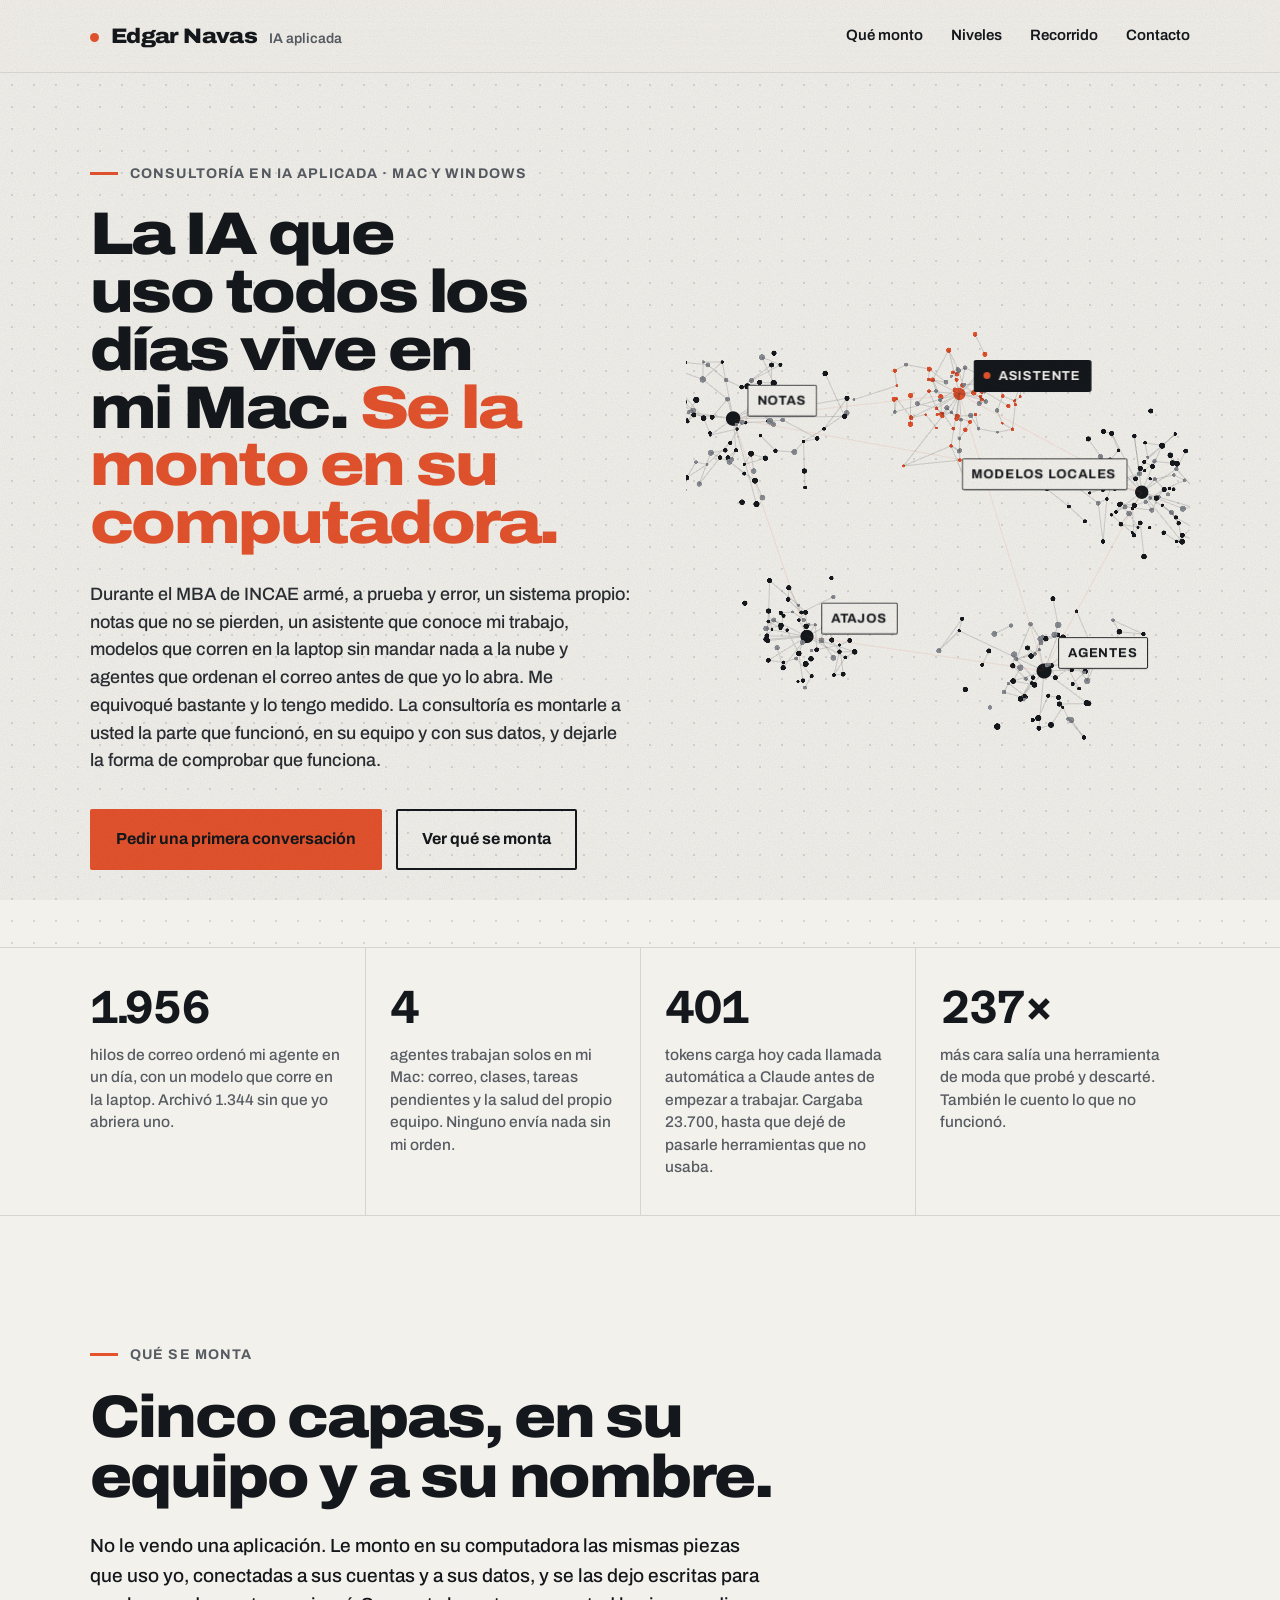
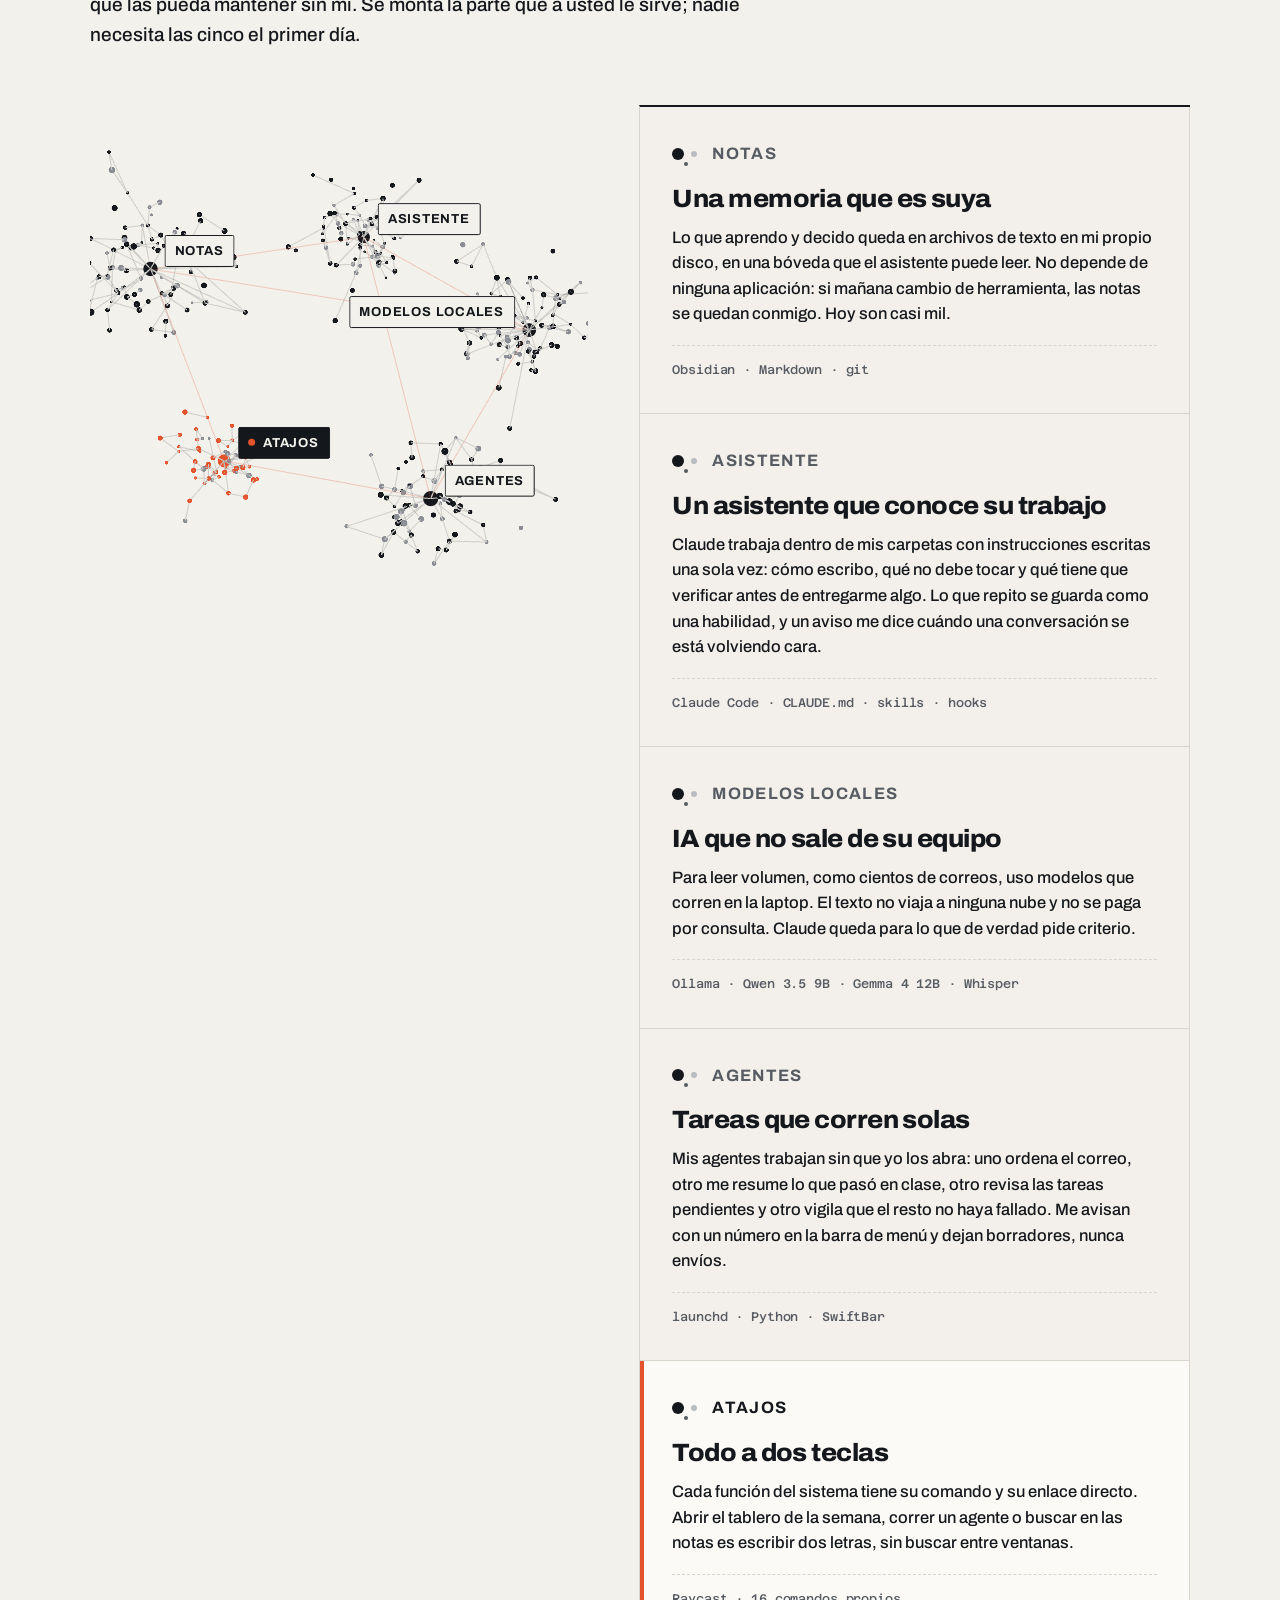
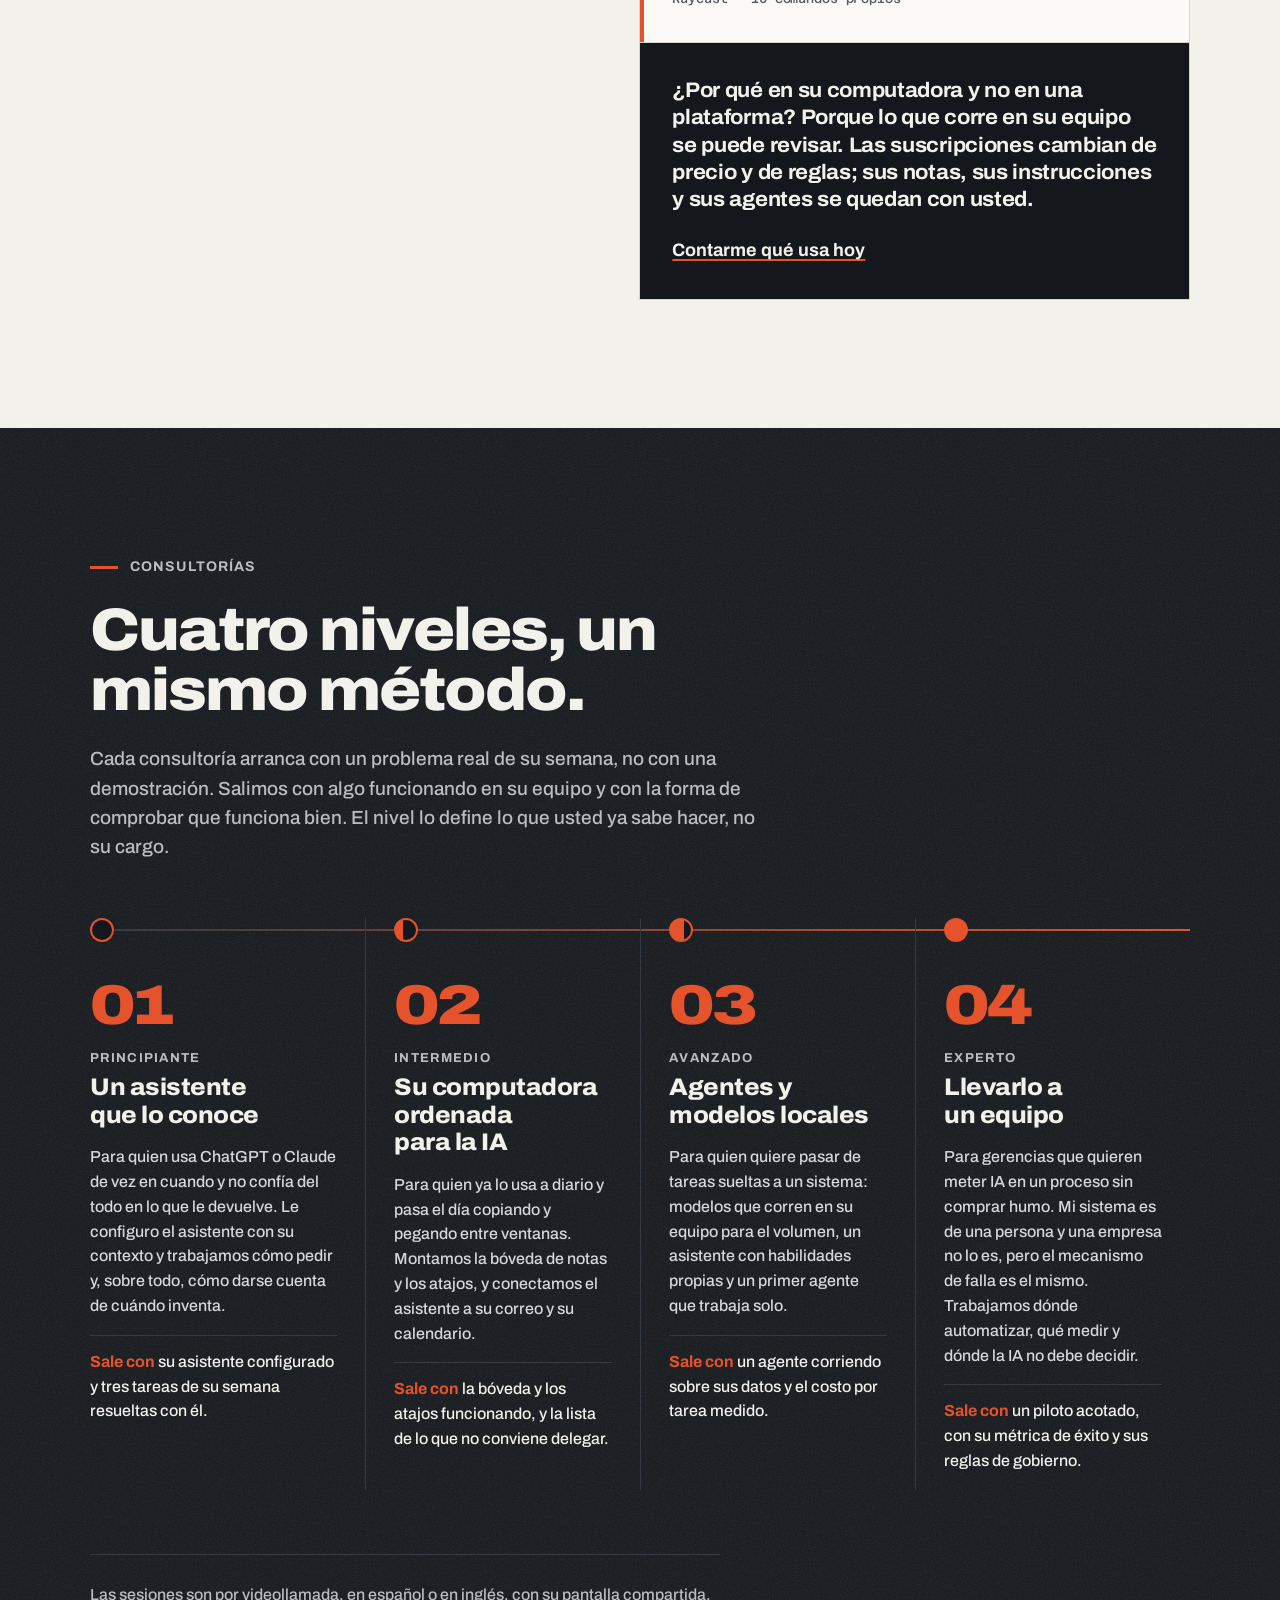
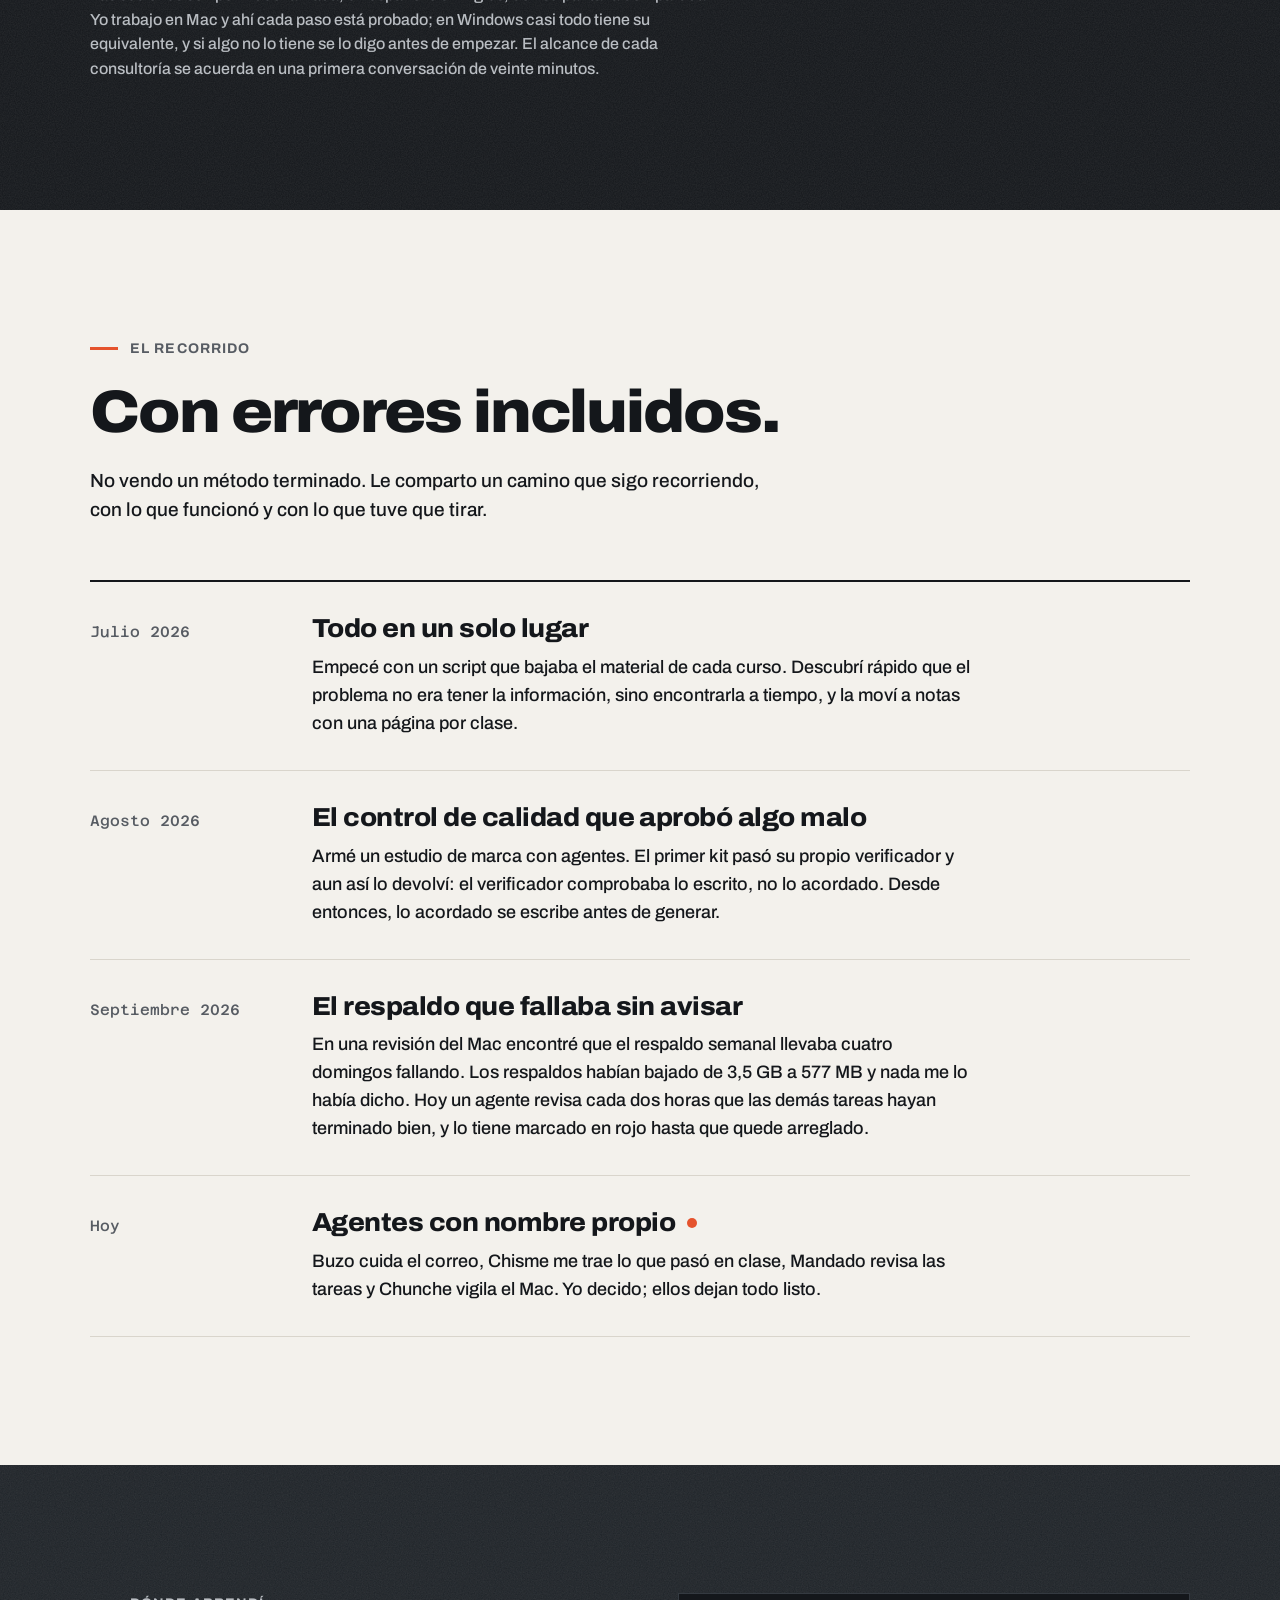
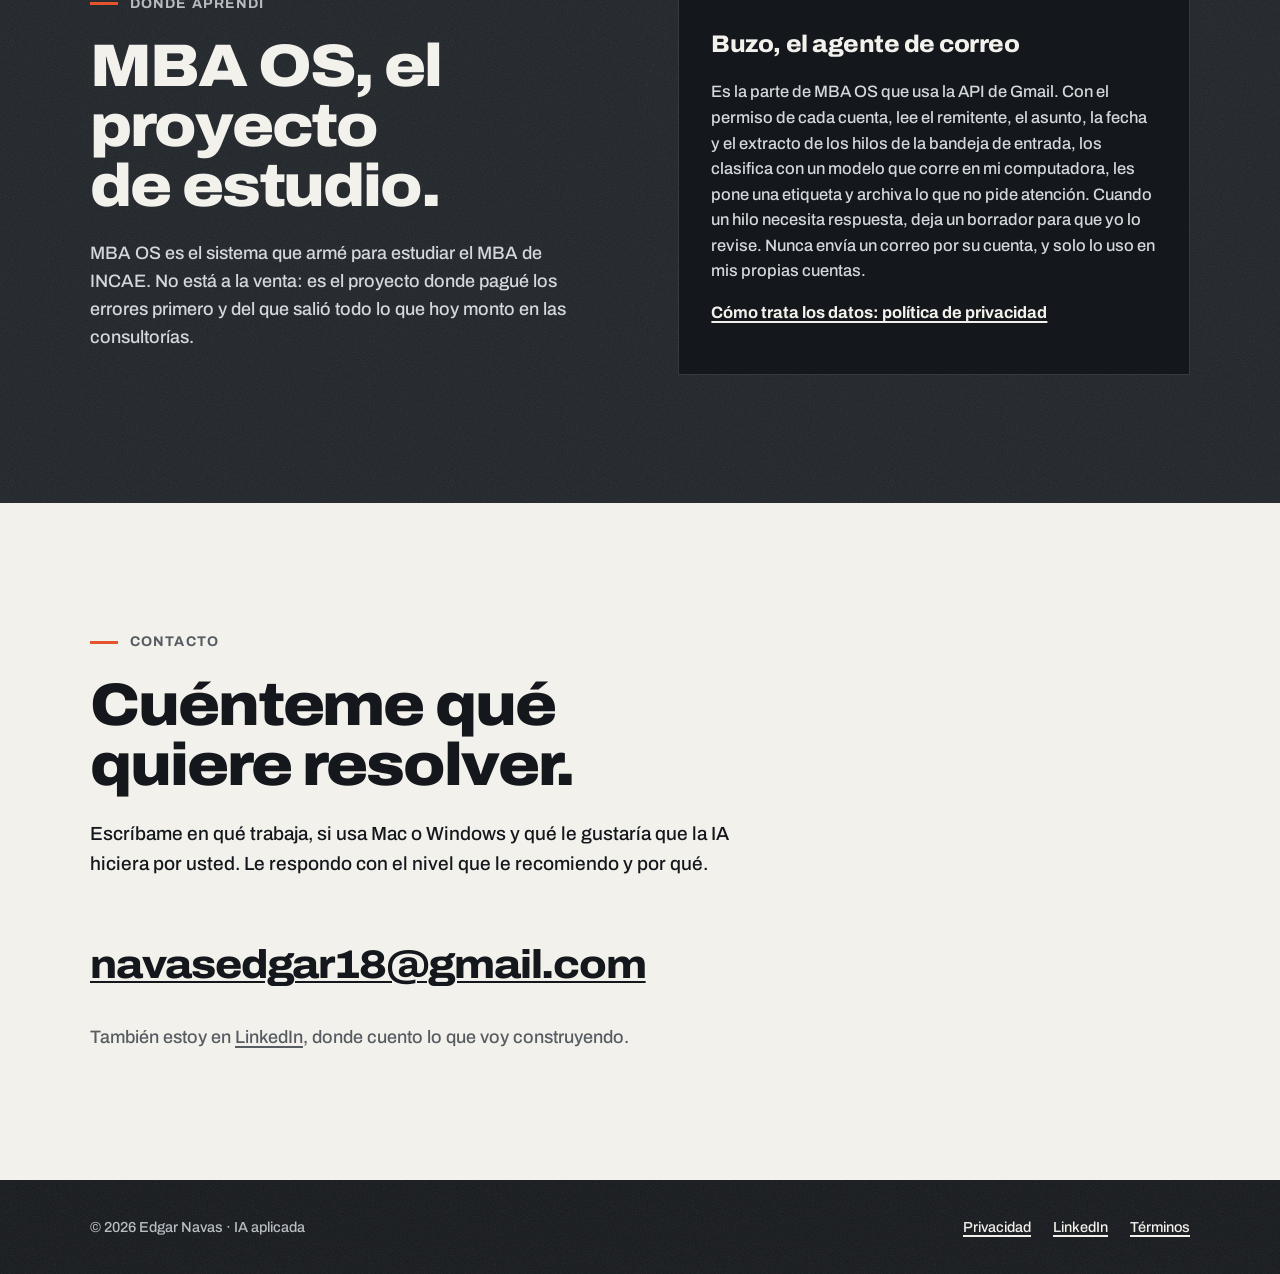
==== commit ba546a63: "Sitio v2: cifra final del backlog de correo (1.956 ordenados, 1.344 archivados) Co-Authored-By: Clau" ====
--- a/index.html
+++ b/index.html
@@ -56,7 +56,7 @@
 
   <div class="cifras" aria-label="El sistema en cifras">
     <div class="envoltura">
-      <div class="cifra"><span class="mono" data-hasta="1644">1<span class="sep">.</span>644</span><p>hilos de correo ordenó mi agente en un día, con un modelo que corre en la laptop. Archivó 1.206 sin que yo abriera uno.</p></div>
+      <div class="cifra"><span class="mono" data-hasta="1956">1<span class="sep">.</span>956</span><p>hilos de correo ordenó mi agente en un día, con un modelo que corre en la laptop. Archivó 1.344 sin que yo abriera uno.</p></div>
       <div class="cifra"><span class="mono" data-hasta="4">4</span><p>agentes trabajan solos en mi Mac: correo, clases, tareas pendientes y la salud del propio equipo. Ninguno envía nada sin mi orden.</p></div>
       <div class="cifra"><span class="mono" data-hasta="401">401</span><p>tokens carga hoy cada llamada automática a Claude antes de empezar a trabajar. Cargaba 23.700, hasta que dejé de pasarle herramientas que no usaba.</p></div>
       <div class="cifra"><span class="mono" data-hasta="237" data-sufijo="×">237×</span><p>más cara salía una herramienta de moda que probé y descarté. También le cuento lo que no funcionó.</p></div>
